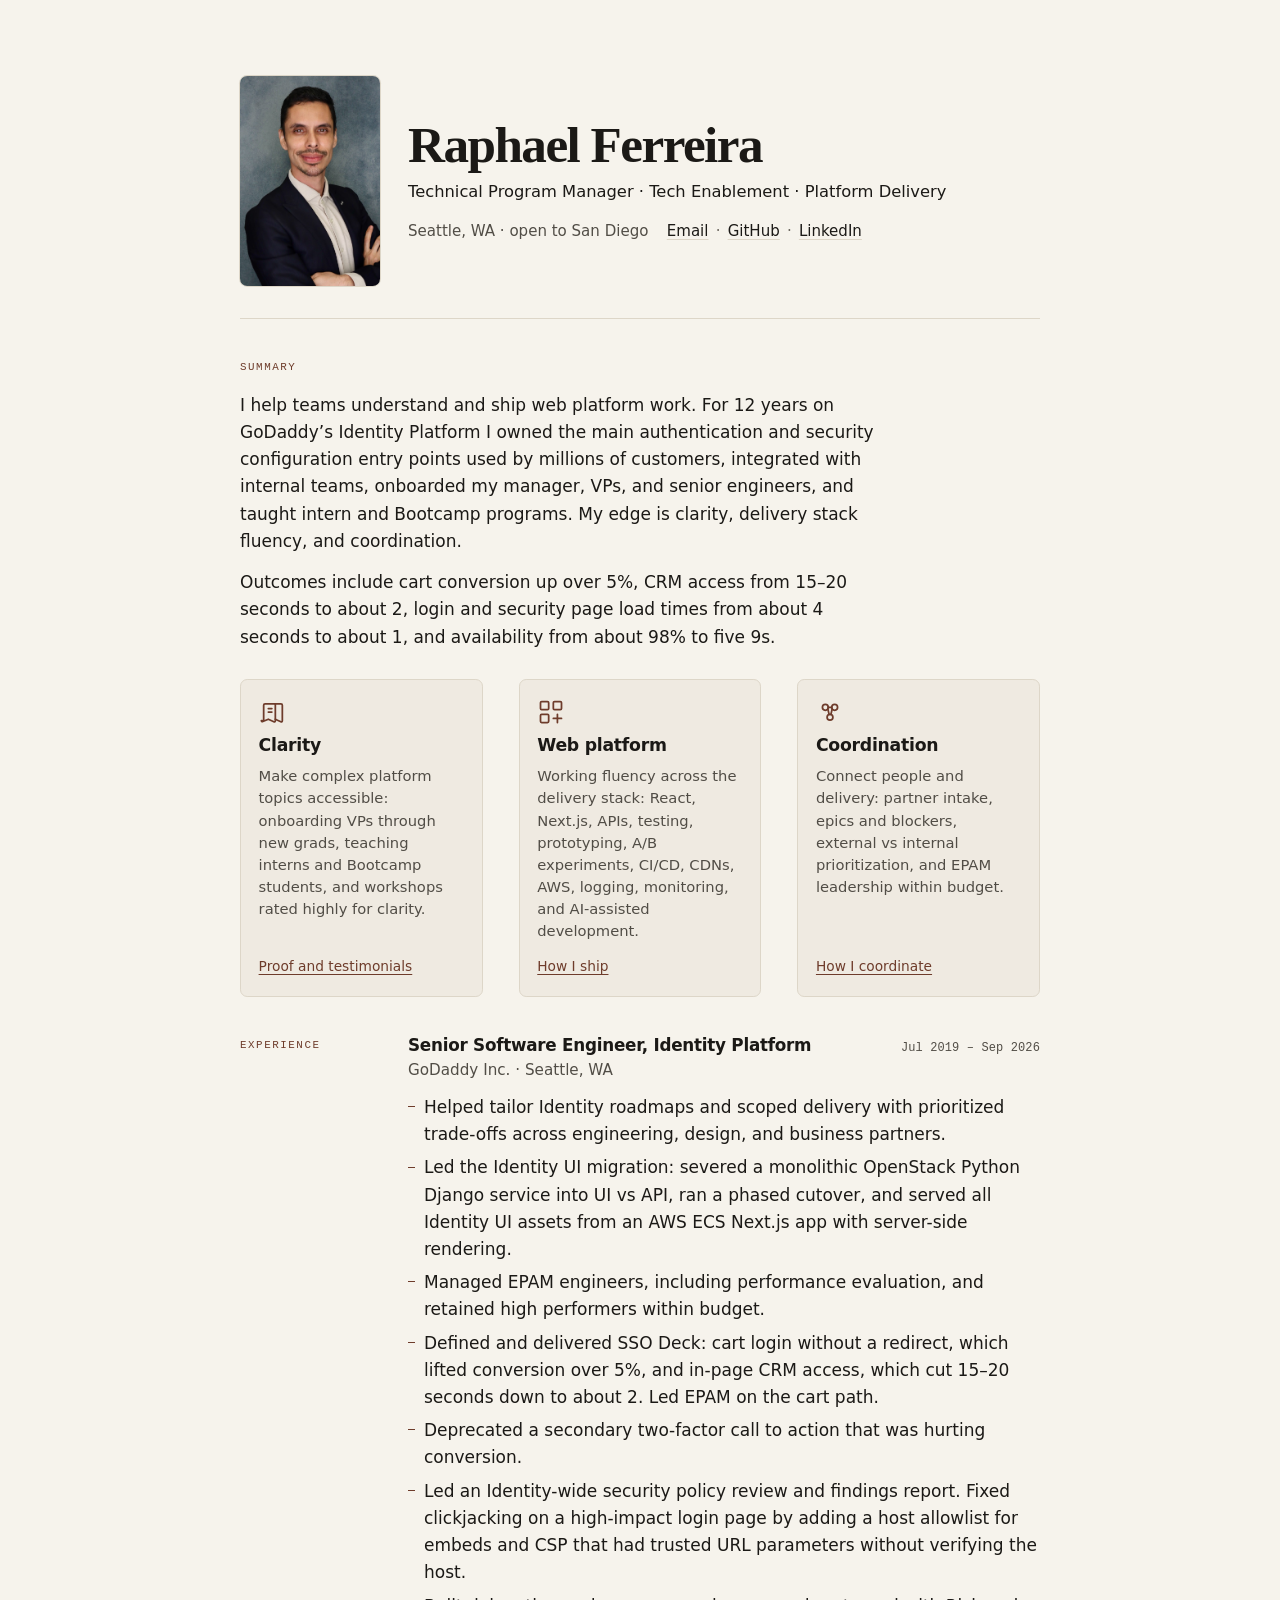
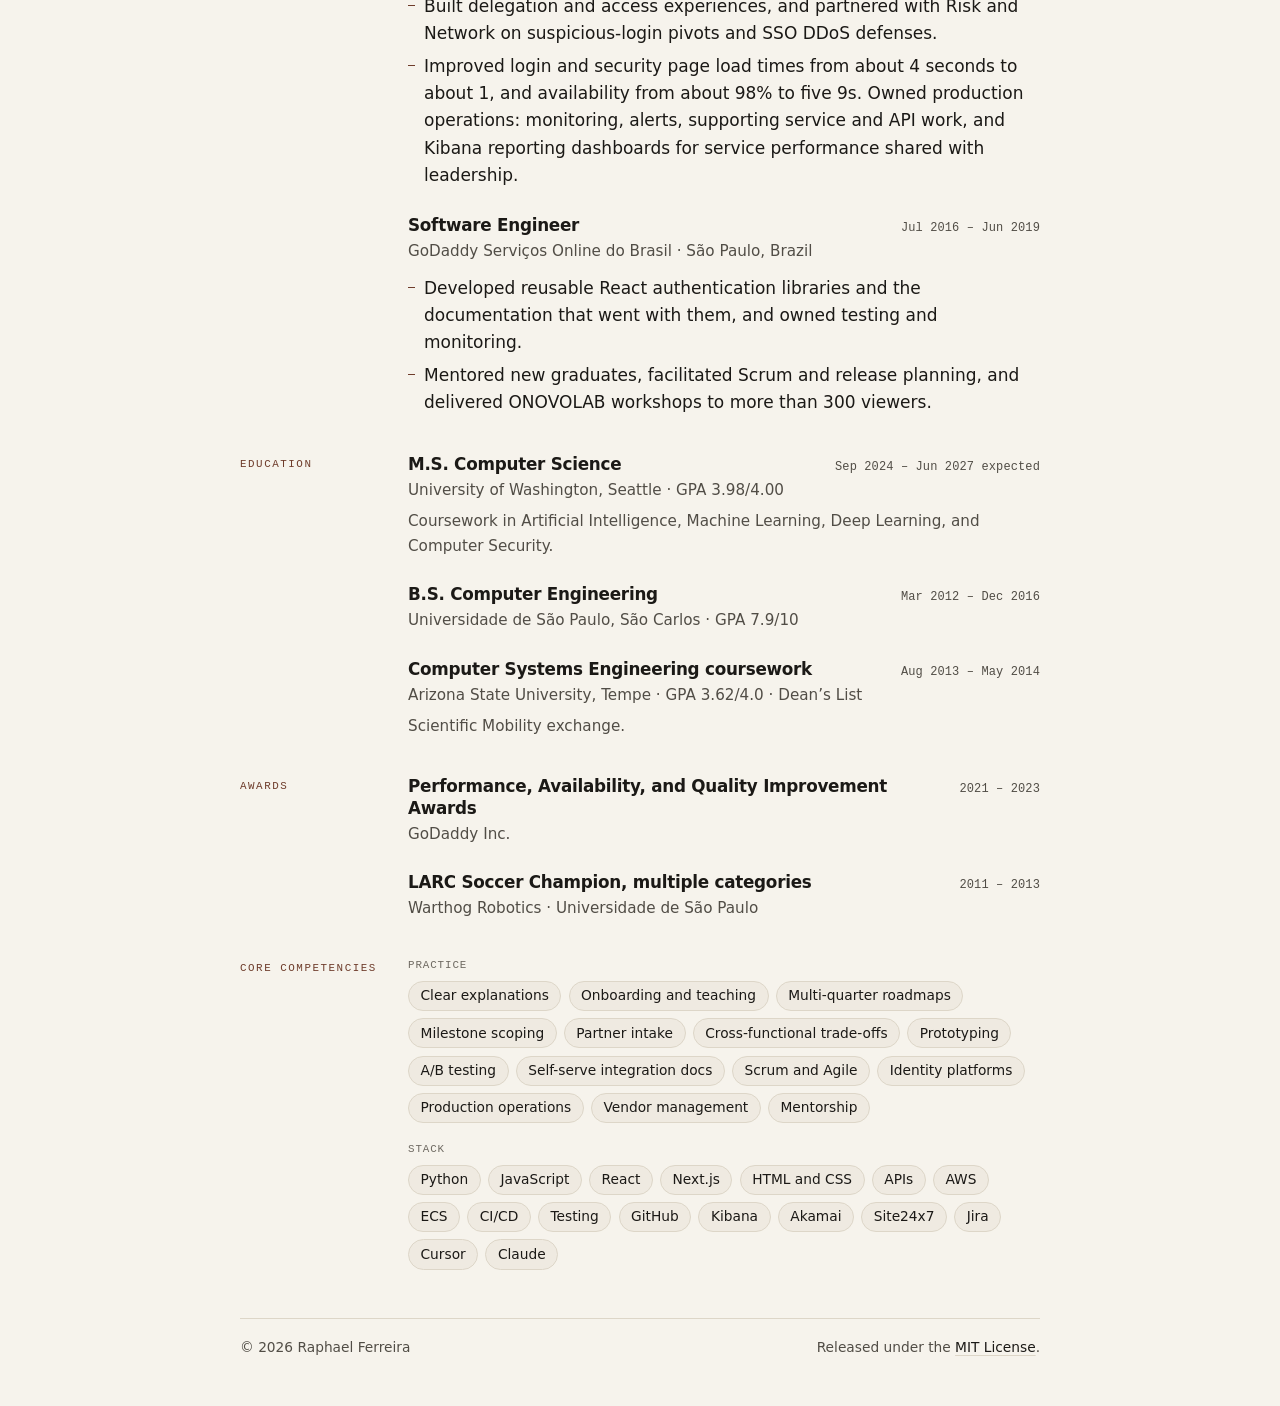
==== index.html @ d4e3248c "update manifesto" ====
<!DOCTYPE html>
<html lang="en">
  <head>
    <meta charset="utf-8">
    <meta name="viewport" content="width=device-width, initial-scale=1">
    <title>Raphael Ferreira · Technical Program Manager</title>
    <meta name="description" content="Raphael Ferreira helps teams understand and ship web platform work: clarity, delivery, and cross-team coordination. Seattle, WA. Targeting San Diego.">
    <link rel="canonical" href="https://raph.tech/">
    <meta name="theme-color" content="#131311">
    <meta name="theme-color" content="#f6f3ec" media="(prefers-color-scheme: light)">
    <meta property="og:title" content="Raphael Ferreira · Technical Program Manager">
    <meta property="og:description" content="Clarity, web platform delivery, and cross-team coordination. Twelve years at GoDaddy. Seattle, WA.">
    <meta property="og:type" content="profile">
    <meta property="og:url" content="https://raph.tech/">
    <meta property="og:image" content="https://raph.tech/images/avatar.jpg">
    <link rel="icon" href="images/favicon.png?v=2" type="image/png" sizes="64x64">
    <link rel="stylesheet" href="css/style.css">
    <script type="application/ld+json">
      {
        "@context": "https://schema.org",
        "@type": "Person",
        "name": "Raphael Ferreira",
        "jobTitle": "Technical Program Manager",
        "url": "https://raph.tech/",
        "image": "https://raph.tech/images/avatar.jpg",
        "address": {
          "@type": "PostalAddress",
          "addressLocality": "Seattle",
          "addressRegion": "WA",
          "addressCountry": "US"
        },
        "sameAs": [
          "https://github.com/tech-raph",
          "https://www.linkedin.com/in/raphferreira"
        ],
        "alumniOf": [
          {
            "@type": "CollegeOrUniversity",
            "name": "University of Washington"
          },
          {
            "@type": "CollegeOrUniversity",
            "name": "Universidade de São Paulo"
          },
          {
            "@type": "CollegeOrUniversity",
            "name": "Arizona State University"
          }
        ]
      }
    </script>
  </head>
  <body>
    <a class="skip" href="#content">Skip to content</a>

    <div class="page">
      <header class="masthead">
        <img
          class="avatar"
          src="images/avatar.jpg"
          alt="Portrait of Raphael Ferreira"
          width="682"
          height="1024"
          fetchpriority="high"
          decoding="async"
        >
        <div class="intro">
          <h1>Raphael Ferreira</h1>
          <p class="subtitle">Technical Program Manager · Tech Enablement · Platform Delivery</p>
          <p class="meta">
            <span class="where">Seattle, WA · open to San Diego</span>
            <span class="links">
              <a href="mailto:us.raph3@gmail.com">Email</a>
              <span class="dot" aria-hidden="true">·</span>
              <a href="https://github.com/tech-raph">GitHub</a>
              <span class="dot" aria-hidden="true">·</span>
              <a href="https://www.linkedin.com/in/raphferreira">LinkedIn</a>
            </span>
          </p>
        </div>
      </header>

      <main id="content" tabindex="-1">
        <section class="section section-summary" aria-labelledby="summary-heading">
          <h2 id="summary-heading">Summary</h2>
          <div class="summary-body">
            <div class="prose">
              <p>
                I help teams understand and ship web platform work.
                For 12 years on GoDaddy’s Identity Platform I owned the main authentication and security configuration entry points used by millions of customers, integrated with internal teams, onboarded my manager, VPs, and senior engineers, and taught intern and Bootcamp programs.
                My edge is clarity, delivery stack fluency, and coordination.
              </p>
              <p>
                Outcomes include cart conversion up over 5%, CRM access from 15–20 seconds to about 2, login and security page load times from about 4 seconds to about 1, and availability from about 98% to five 9s.
              </p>
            </div>
            <div class="pillars" role="list">
              <a class="pillar" href="clarity/index.html" role="listitem">
                <span class="pillar-icon" aria-hidden="true">
                  <svg viewBox="0 0 24 24" width="28" height="28" fill="none" stroke="currentColor" stroke-width="1.5" stroke-linecap="round" stroke-linejoin="round">
                    <path d="M4 19.5V6.2c0-.7.5-1.2 1.2-1.2H14v14.5c0 .8-.6 1.2-1.3.9L8 18.2l-4.7 2c-.7.3-1.3-.1-1.3-.9z"/>
                    <path d="M14 5h4.8c.7 0 1.2.5 1.2 1.2v13.3c0 .8-.6 1.2-1.3.9L14 18.2"/>
                    <path d="M8 9h3M8 12h3"/>
                  </svg>
                </span>
                <h3>Clarity</h3>
                <p>Make complex platform topics accessible: onboarding VPs through new grads, teaching interns and Bootcamp students, and workshops rated highly for clarity.</p>
                <span class="pillar-more">Proof and testimonials</span>
              </a>
              <a class="pillar" href="platform/index.html" role="listitem">
                <span class="pillar-icon" aria-hidden="true">
                  <svg viewBox="0 0 24 24" width="28" height="28" fill="none" stroke="currentColor" stroke-width="1.5" stroke-linecap="round" stroke-linejoin="round">
                    <rect x="3" y="3" width="7" height="7" rx="1"/>
                    <rect x="14" y="3" width="7" height="7" rx="1"/>
                    <rect x="3" y="14" width="7" height="7" rx="1"/>
                    <path d="M14 17.5h7M17.5 14v7"/>
                  </svg>
                </span>
                <h3>Web platform</h3>
                <p>Working fluency across the delivery stack: React, Next.js, APIs, testing, prototyping, A/B experiments, CI/CD, CDNs, AWS, logging, monitoring, and AI-assisted development.</p>
                <span class="pillar-more">How I ship</span>
              </a>
              <a class="pillar" href="coordination/index.html" role="listitem">
                <span class="pillar-icon" aria-hidden="true">
                  <svg viewBox="0 0 24 24" width="28" height="28" fill="none" stroke="currentColor" stroke-width="1.5" stroke-linecap="round" stroke-linejoin="round">
                    <circle cx="8" cy="8" r="2.5"/>
                    <circle cx="16" cy="8" r="2.5"/>
                    <circle cx="12" cy="16.5" r="2.5"/>
                    <path d="M10.2 9.5 11.2 14M13.8 9.5 12.8 14M10.5 8h3"/>
                  </svg>
                </span>
                <h3>Coordination</h3>
                <p>Connect people and delivery: partner intake, epics and blockers, external vs internal prioritization, and EPAM leadership within budget.</p>
                <span class="pillar-more">How I coordinate</span>
              </a>
            </div>
          </div>
        </section>

        <section class="section" aria-labelledby="experience-heading">
          <h2 id="experience-heading">Experience</h2>
          <div class="entries">
            <article class="entry">
              <div class="entry-head">
                <div>
                  <h3>Senior Software Engineer, Identity Platform</h3>
                  <p class="org">GoDaddy Inc. · Seattle, WA</p>
                </div>
                <p class="dates"><time datetime="2019-07">Jul 2019</time> – <time datetime="2026-09">Sep 2026</time></p>
              </div>
              <ul>
                <li>Helped tailor Identity roadmaps and scoped delivery with prioritized trade-offs across engineering, design, and business partners.</li>
                <li>Led the Identity UI migration: severed a monolithic OpenStack Python Django service into UI vs API, ran a phased cutover, and served all Identity UI assets from an AWS ECS Next.js app with server-side rendering.</li>
                <li>Managed EPAM engineers, including performance evaluation, and retained high performers within budget.</li>
                <li>Defined and delivered SSO Deck: cart login without a redirect, which lifted conversion over 5%, and in-page CRM access, which cut 15–20 seconds down to about 2. Led EPAM on the cart path.</li>
                <li>Deprecated a secondary two-factor call to action that was hurting conversion.</li>
                <li>Led an Identity-wide security policy review and findings report. Fixed clickjacking on a high-impact login page by adding a host allowlist for embeds and CSP that had trusted URL parameters without verifying the host.</li>
                <li>Built delegation and access experiences, and partnered with Risk and Network on suspicious-login pivots and SSO DDoS defenses.</li>
                <li>Improved login and security page load times from about 4 seconds to about 1, and availability from about 98% to five 9s. Owned production operations: monitoring, alerts, supporting service and API work, and Kibana reporting dashboards for service performance shared with leadership.</li>
              </ul>
            </article>

            <article class="entry">
              <div class="entry-head">
                <div>
                  <h3>Software Engineer</h3>
                  <p class="org">GoDaddy Serviços Online do Brasil · São Paulo, Brazil</p>
                </div>
                <p class="dates"><time datetime="2016-07">Jul 2016</time> – <time datetime="2019-06">Jun 2019</time></p>
              </div>
              <ul>
                <li>Developed reusable React authentication libraries and the documentation that went with them, and owned testing and monitoring.</li>
                <li>Mentored new graduates, facilitated Scrum and release planning, and delivered ONOVOLAB workshops to more than 300 viewers.</li>
              </ul>
            </article>
          </div>
        </section>

        <section class="section" aria-labelledby="education-heading">
          <h2 id="education-heading">Education</h2>
          <div class="entries">
            <article class="entry">
              <div class="entry-head">
                <div>
                  <h3>M.S. Computer Science</h3>
                  <p class="org">University of Washington, Seattle · GPA 3.98/4.00</p>
                </div>
                <p class="dates"><time datetime="2024-09">Sep 2024</time> – <time datetime="2027-06">Jun 2027</time> expected</p>
              </div>
              <p class="detail">Coursework in Artificial Intelligence, Machine Learning, Deep Learning, and Computer Security.</p>
            </article>
            <article class="entry">
              <div class="entry-head">
                <div>
                  <h3>B.S. Computer Engineering</h3>
                  <p class="org">Universidade de São Paulo, São Carlos · GPA 7.9/10</p>
                </div>
                <p class="dates"><time datetime="2012-03">Mar 2012</time> – <time datetime="2016-12">Dec 2016</time></p>
              </div>
            </article>
            <article class="entry">
              <div class="entry-head">
                <div>
                  <h3>Computer Systems Engineering coursework</h3>
                  <p class="org">Arizona State University, Tempe · GPA 3.62/4.0 · Dean’s List</p>
                </div>
                <p class="dates"><time datetime="2013-08">Aug 2013</time> – <time datetime="2014-05">May 2014</time></p>
              </div>
              <p class="detail">Scientific Mobility exchange.</p>
            </article>
          </div>
        </section>

        <section class="section" aria-labelledby="awards-heading">
          <h2 id="awards-heading">Awards</h2>
          <div class="entries">
            <article class="entry">
              <div class="entry-head">
                <div>
                  <h3>Performance, Availability, and Quality Improvement Awards</h3>
                  <p class="org">GoDaddy Inc.</p>
                </div>
                <p class="dates"><time datetime="2021">2021</time> – <time datetime="2023">2023</time></p>
              </div>
            </article>
            <article class="entry">
              <div class="entry-head">
                <div>
                  <h3>LARC Soccer Champion, multiple categories</h3>
                  <p class="org">Warthog Robotics · Universidade de São Paulo</p>
                </div>
                <p class="dates"><time datetime="2011">2011</time> – <time datetime="2013">2013</time></p>
              </div>
            </article>
          </div>
        </section>

        <section class="section" aria-labelledby="competencies-heading">
          <h2 id="competencies-heading">Core competencies</h2>
          <div class="skill-groups">
            <div>
              <p class="skill-label">Practice</p>
              <ul class="pills">
                <li>Clear explanations</li>
                <li>Onboarding and teaching</li>
                <li>Multi-quarter roadmaps</li>
                <li>Milestone scoping</li>
                <li>Partner intake</li>
                <li>Cross-functional trade-offs</li>
                <li>Prototyping</li>
                <li>A/B testing</li>
                <li>Self-serve integration docs</li>
                <li>Scrum and Agile</li>
                <li>Identity platforms</li>
                <li>Production operations</li>
                <li>Vendor management</li>
                <li>Mentorship</li>
              </ul>
            </div>
            <div>
              <p class="skill-label">Stack</p>
              <ul class="pills">
                <li>Python</li>
                <li>JavaScript</li>
                <li>React</li>
                <li>Next.js</li>
                <li>HTML and CSS</li>
                <li>APIs</li>
                <li>AWS</li>
                <li>ECS</li>
                <li>CI/CD</li>
                <li>Testing</li>
                <li>GitHub</li>
                <li>Kibana</li>
                <li>Akamai</li>
                <li>Site24x7</li>
                <li>Jira</li>
                <li>Cursor</li>
                <li>Claude</li>
              </ul>
            </div>
          </div>
        </section>
      </main>

      <footer>
        <p>© <time datetime="2026">2026</time> Raphael Ferreira</p>
        <p>Released under the <a href="LICENSE">MIT License</a>.</p>
      </footer>
    </div>
  </body>
</html>
---- css/style.css ----
:root {
  color-scheme: dark light;
  --serif: "Iowan Old Style", "Palatino Linotype", Palatino, "Book Antiqua", Georgia, serif;
  --sans: "Avenir Next", "Segoe UI", system-ui, sans-serif;
  --mono: "SF Mono", ui-monospace, Menlo, Consolas, monospace;
  --paper: #131311;
  --ink: #ece7de;
  --muted: #b7b1a6;
  --faint: #9c968c;
  --line: #2e2d29;
  --accent: #e2b48a;
  --pill: #1c1c19;
}

@media (prefers-color-scheme: light) {
  :root {
    --paper: #f6f3ec;
    --ink: #1b1916;
    --muted: #514d46;
    --faint: #6f6a62;
    --line: #ddd6c8;
    --accent: #6e3c2b;
    --pill: #efeae1;
  }
}

@supports (color: light-dark(black, white)) {
  :root {
    --paper: light-dark(#f6f3ec, #131311);
    --ink: light-dark(#1b1916, #ece7de);
    --muted: light-dark(#514d46, #b7b1a6);
    --faint: light-dark(#6f6a62, #9c968c);
    --line: light-dark(#ddd6c8, #2e2d29);
    --accent: light-dark(#6e3c2b, #e2b48a);
    --pill: light-dark(#efeae1, #1c1c19);
  }
}

*,
*::before,
*::after {
  box-sizing: border-box;
}

html {
  background: var(--paper);
}

body {
  margin: 0;
  background: var(--paper);
  color: var(--ink);
  font-family: var(--sans);
  font-size: 1.0625rem;
  line-height: 1.6;
  text-rendering: optimizeLegibility;
  -webkit-font-smoothing: antialiased;
}

::selection {
  background: var(--accent);
  color: var(--paper);
}

.skip {
  position: fixed;
  left: 1rem;
  top: -4rem;
  z-index: 2;
  padding: 0.45rem 0.7rem;
  background: var(--ink);
  color: var(--paper);
  text-decoration: none;
}

.skip:focus {
  top: 1rem;
}

.page {
  width: min(50rem, calc(100% - 2.5rem));
  margin: 0 auto;
  padding: clamp(2.25rem, 7vw, 4.75rem) 0 3rem;
}

.masthead,
.section {
  display: grid;
  grid-template-columns: 8.75rem minmax(0, 1fr);
  column-gap: 1.75rem;
}

.masthead {
  align-items: center;
  padding-bottom: 2rem;
  border-bottom: 1px solid var(--line);
}

.avatar {
  display: block;
  width: 100%;
  height: auto;
  aspect-ratio: 682 / 1024;
  border-radius: 0.45rem;
  box-shadow: 0 0 0 1px var(--line);
}

h1,
h2,
h3,
p {
  margin: 0;
}

h1 {
  font-family: var(--serif);
  font-size: clamp(2.4rem, 5vw, 3.2rem);
  font-weight: 600;
  letter-spacing: -0.03em;
  line-height: 1.02;
}

.subtitle {
  margin-top: 0.55rem;
  max-width: 38rem;
  font-size: 1.02rem;
  line-height: 1.45;
  text-wrap: balance;
}

.meta {
  display: flex;
  flex-wrap: wrap;
  align-items: baseline;
  gap: 0.35rem 1.15rem;
  margin-top: 1rem;
  color: var(--muted);
  font-size: 0.94rem;
}

.links {
  display: flex;
  flex-wrap: wrap;
  align-items: baseline;
  gap: 0.45rem;
}

.dot {
  color: var(--faint);
}

a {
  color: var(--ink);
  text-decoration-thickness: 1px;
  text-decoration-color: var(--line);
  text-underline-offset: 0.22em;
}

a:hover {
  color: var(--accent);
  text-decoration-color: var(--accent);
}

a:focus-visible {
  outline: 2px solid var(--accent);
  outline-offset: 3px;
  border-radius: 2px;
}

main {
  display: flex;
  flex-direction: column;
  gap: 2.35rem;
  margin-top: 2.35rem;
}

main:focus {
  outline: none;
}

h2 {
  margin-top: 0.2rem;
  font-family: var(--mono);
  font-size: 0.68rem;
  font-weight: 500;
  letter-spacing: 0.14em;
  line-height: 1.45;
  text-transform: uppercase;
  color: var(--accent);
}

.prose {
  display: flex;
  flex-direction: column;
  gap: 0.9rem;
}

.prose p,
.prose ul,
.detail {
  max-width: 40rem;
  text-wrap: pretty;
}

.prose ul {
  margin: 0;
  padding-left: 1.15rem;
  display: flex;
  flex-direction: column;
  gap: 0.45rem;
}

.prose li {
  padding-left: 0.15rem;
}

.prose li::marker {
  color: var(--accent);
}

.summary-body {
  display: flex;
  flex-direction: column;
  gap: 1.75rem;
}

.pillars {
  display: grid;
  grid-template-columns: repeat(3, minmax(0, 1fr));
  gap: 2.25rem;
}

.section-summary {
  grid-template-columns: 1fr;
  row-gap: 1rem;
}

.pillar {
  display: flex;
  flex-direction: column;
  gap: 0.55rem;
  min-height: 100%;
  padding: 1.15rem 1.1rem 1.2rem;
  border: 1px solid var(--line);
  border-radius: 0.45rem;
  background: var(--pill);
  color: inherit;
  text-decoration: none;
  transition: border-color 0.15s ease, box-shadow 0.15s ease;
}

.pillar:hover {
  border-color: var(--accent);
  color: inherit;
  text-decoration: none;
  box-shadow: 0 0 0 1px color-mix(in srgb, var(--accent) 35%, transparent);
}

.pillar:focus-visible {
  outline: 2px solid var(--accent);
  outline-offset: 3px;
}

.pillar-icon {
  display: flex;
  align-items: center;
  justify-content: flex-start;
  color: var(--accent);
}

.pillar-icon svg {
  display: block;
}

.pillar h3 {
  margin: 0;
  font-size: 1.08rem;
  font-weight: 600;
  letter-spacing: -0.015em;
  line-height: 1.25;
  color: var(--ink);
}

.pillar p {
  margin: 0;
  flex: 1;
  color: var(--muted);
  font-size: 0.92rem;
  line-height: 1.5;
  text-wrap: pretty;
}

.pillar-more {
  margin-top: 0.25rem;
  font-size: 0.86rem;
  color: var(--accent);
  text-decoration: underline;
  text-decoration-thickness: 1px;
  text-underline-offset: 0.22em;
}

.page-back {
  margin-bottom: 1.75rem;
  font-size: 0.92rem;
}

.page-back a {
  color: var(--muted);
}

.page-title {
  font-family: var(--serif);
  font-size: clamp(1.85rem, 4vw, 2.4rem);
  font-weight: 600;
  letter-spacing: -0.03em;
  line-height: 1.15;
}

.quote {
  margin: 0;
  padding: 0 0 1rem 1rem;
  border-left: 2px solid var(--accent);
  color: var(--muted);
  font-size: 0.98rem;
  text-wrap: pretty;
}

.quote + .quote {
  margin-top: 1.75rem;
}

.quote-byline {
  display: flex;
  flex-direction: column;
  gap: 0.2rem;
  margin: 0 0 0.85rem;
  padding: 0;
  border: 0;
}

.quote-byline cite {
  font-family: var(--serif);
  font-style: normal;
  font-size: 1.05rem;
  font-weight: 600;
  letter-spacing: -0.02em;
  color: var(--accent);
}

.quote-role {
  font-size: 0.86rem;
  color: var(--faint);
}

.quote p + p {
  margin-top: 0.75rem;
}

.quote strong {
  color: var(--ink);
  font-weight: 600;
}

.quote-source {
  margin-top: 0.85rem;
  font-size: 0.86rem;
  color: var(--faint);
}

.detail {
  margin-top: 0.45rem;
  color: var(--muted);
  font-size: 0.95rem;
}

.skill-groups {
  display: flex;
  flex-direction: column;
  gap: 1.15rem;
}

.skill-label {
  margin-bottom: 0.45rem;
  font-family: var(--mono);
  font-size: 0.68rem;
  font-weight: 500;
  letter-spacing: 0.08em;
  line-height: 1.45;
  text-transform: uppercase;
  color: var(--faint);
}

.entries {
  display: flex;
  flex-direction: column;
  gap: 1.65rem;
}

.entry-head {
  display: flex;
  justify-content: space-between;
  align-items: baseline;
  gap: 1rem 1.5rem;
}

h3 {
  font-size: 1.05rem;
  font-weight: 600;
  letter-spacing: -0.015em;
  line-height: 1.3;
}

.org {
  margin-top: 0.12rem;
  color: var(--muted);
  font-size: 0.95rem;
}

.dates {
  flex: none;
  font-family: var(--mono);
  font-size: 0.75rem;
  letter-spacing: 0.01em;
  color: var(--muted);
  white-space: nowrap;
}

.entry ul {
  margin: 0.7rem 0 0;
  padding: 0;
  list-style: none;
}

.entry li {
  position: relative;
  margin-top: 0.38rem;
  padding-left: 1rem;
}

.entry li::before {
  content: "";
  position: absolute;
  left: 0;
  top: 0.72em;
  width: 0.45rem;
  height: 1px;
  background: var(--accent);
}

.pills {
  display: flex;
  flex-wrap: wrap;
  gap: 0.45rem;
  margin: 0;
  padding: 0;
  list-style: none;
}

.pills li {
  padding: 0.28rem 0.72rem;
  border: 1px solid var(--line);
  border-radius: 999px;
  background: var(--pill);
  font-size: 0.86rem;
  line-height: 1.4;
}

footer {
  display: flex;
  flex-wrap: wrap;
  justify-content: space-between;
  gap: 0.4rem 1.5rem;
  margin-top: 3rem;
  padding-top: 1.1rem;
  border-top: 1px solid var(--line);
  color: var(--muted);
  font-size: 0.86rem;
}

@media (max-width: 42rem) {
  .masthead,
  .section {
    grid-template-columns: 1fr;
    row-gap: 0.85rem;
  }

  .pillars {
    grid-template-columns: 1fr;
  }

  .avatar {
    width: 8.25rem;
  }

  .entry-head {
    flex-direction: column;
    gap: 0.2rem;
  }

  .dates {
    white-space: normal;
  }
}

@media (prefers-reduced-motion: reduce) {
  * {
    scroll-behavior: auto !important;
    transition: none !important;
  }
}

@media print {
  :root {
    --paper: #fff;
    --ink: #111;
    --muted: #333;
    --faint: #333;
    --line: #ccc;
    --accent: #6e3c2b;
    --pill: #fff;
  }

  body {
    background: #fff;
    font-size: 11pt;
  }

  .skip {
    display: none;
  }

  .page {
    width: auto;
    padding: 0;
  }

  a {
    color: inherit;
    text-decoration: none;
  }

  .links a::after,
  footer a::after {
    content: " (" attr(href) ")";
    font-size: 0.85em;
  }
}
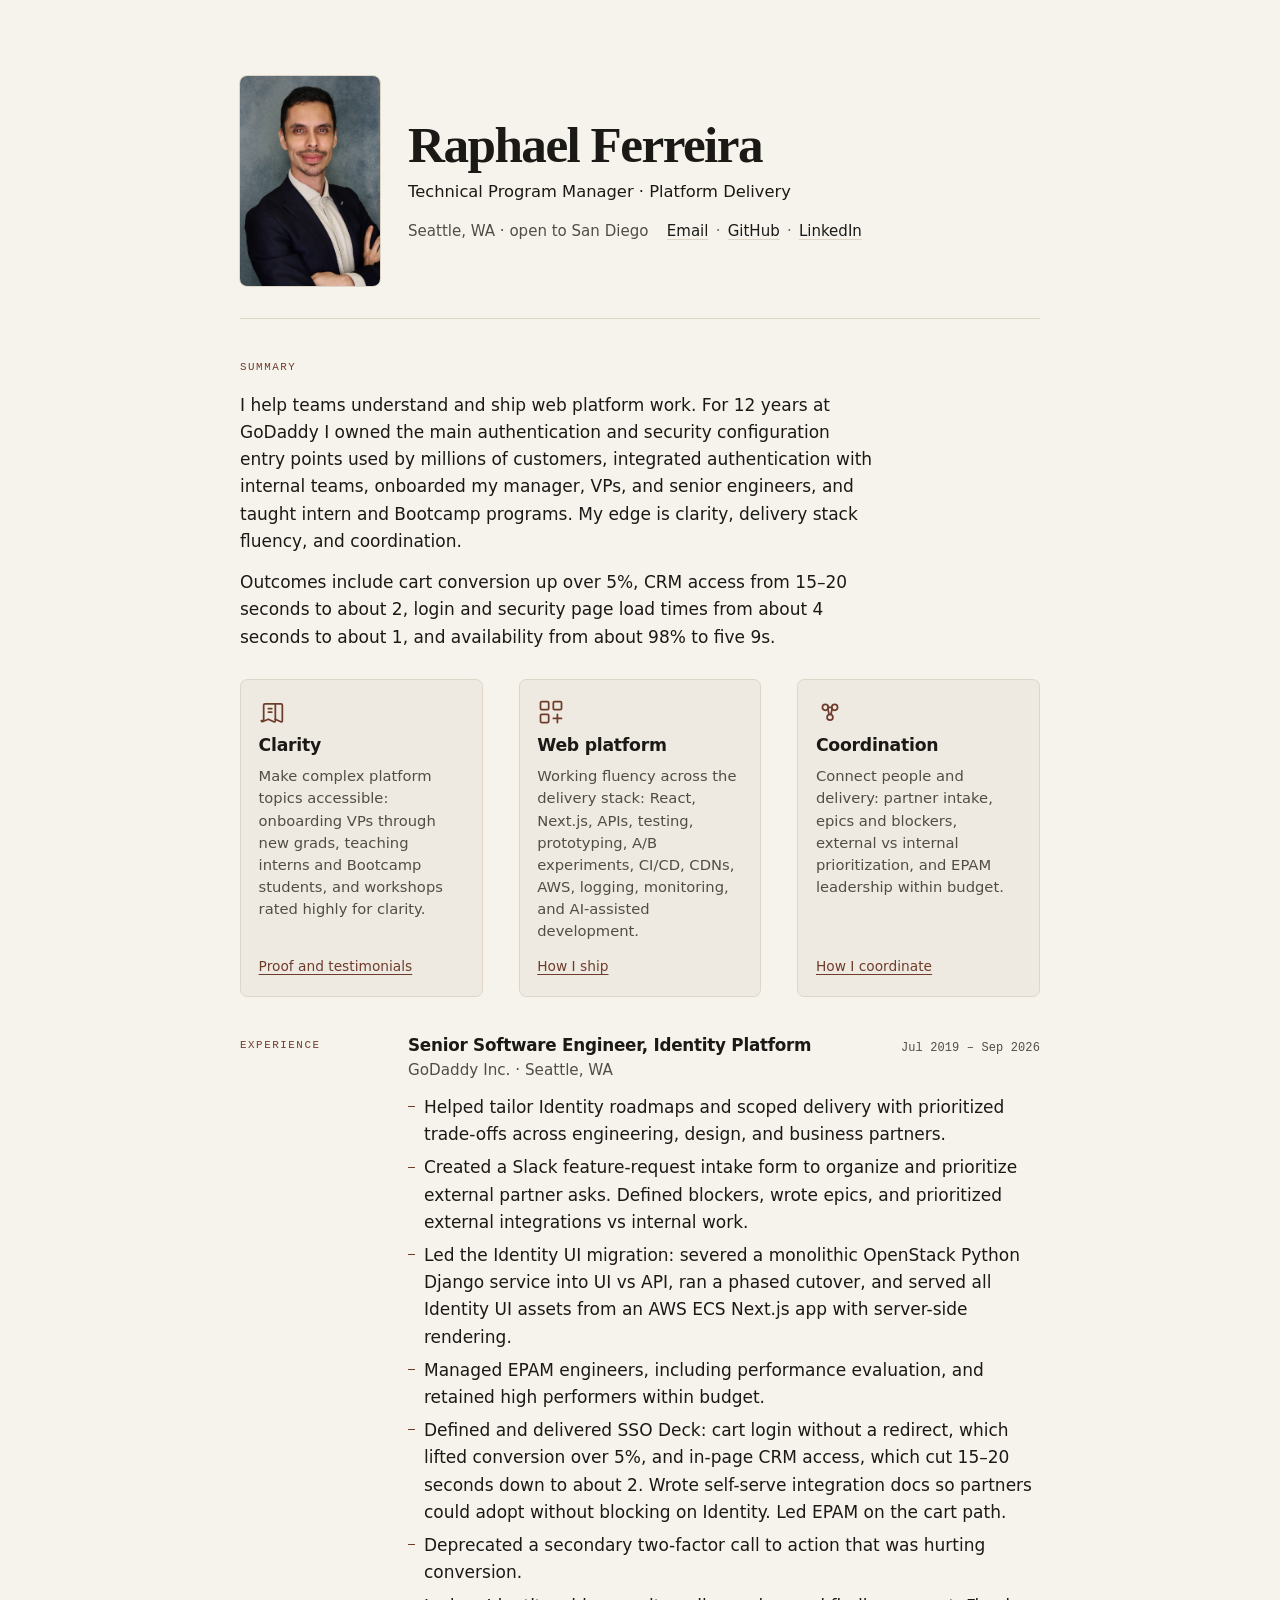
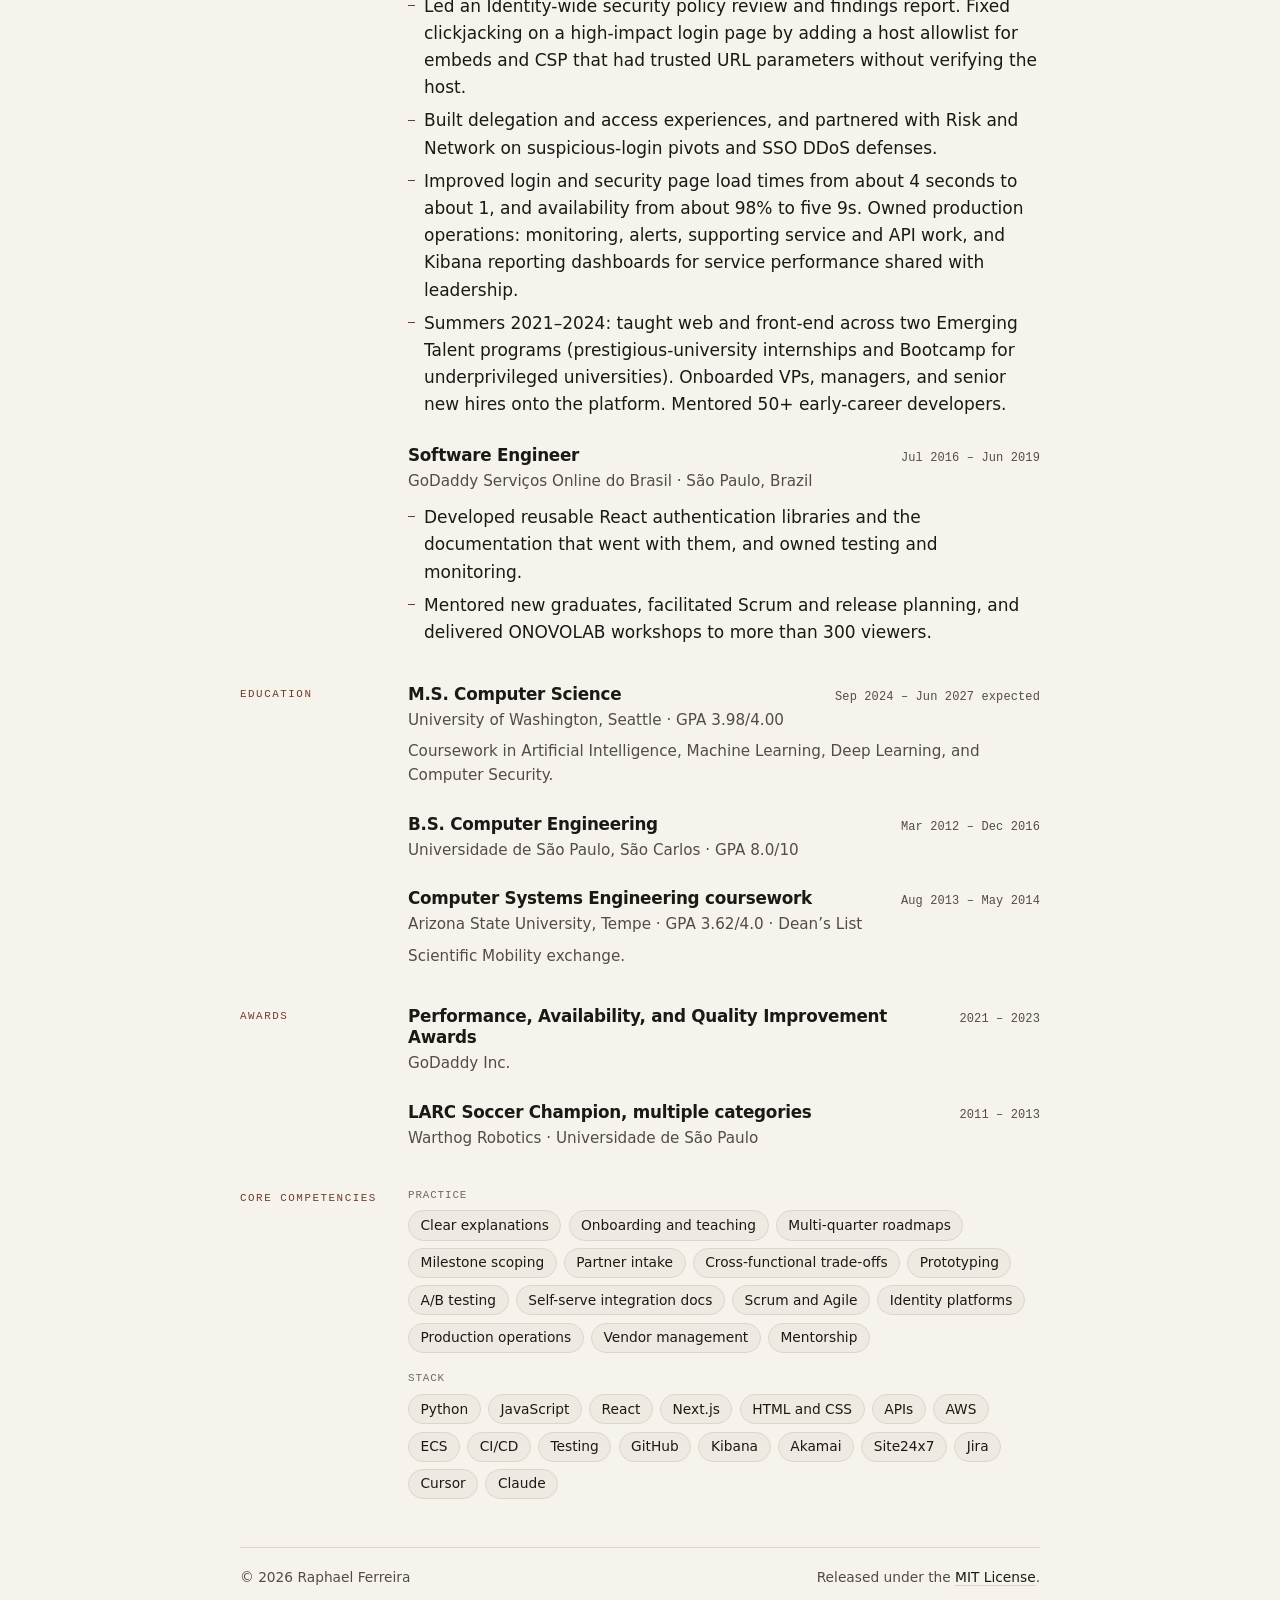
==== commit 6e5e071a: "consistency copy fixes" ====
--- a/index.html
+++ b/index.html
@@ -3,13 +3,13 @@
   <head>
     <meta charset="utf-8">
     <meta name="viewport" content="width=device-width, initial-scale=1">
-    <title>Raphael Ferreira · Technical Program Manager</title>
-    <meta name="description" content="Raphael Ferreira helps teams understand and ship web platform work: clarity, delivery, and cross-team coordination. Seattle, WA. Targeting San Diego.">
+    <title>Raphael Ferreira · Technical Program Manager · Platform Delivery</title>
+    <meta name="description" content="Raphael Ferreira helps teams understand and ship web platform work: clarity, delivery, and cross-team coordination. Seattle, WA. Open to San Diego.">
     <link rel="canonical" href="https://raph.tech/">
     <meta name="theme-color" content="#131311">
     <meta name="theme-color" content="#f6f3ec" media="(prefers-color-scheme: light)">
-    <meta property="og:title" content="Raphael Ferreira · Technical Program Manager">
-    <meta property="og:description" content="Clarity, web platform delivery, and cross-team coordination. Twelve years at GoDaddy. Seattle, WA.">
+    <meta property="og:title" content="Raphael Ferreira · Technical Program Manager · Platform Delivery">
+    <meta property="og:description" content="Clarity, web platform delivery, and cross-team coordination. Twelve years at GoDaddy. Seattle, WA. Open to San Diego.">
     <meta property="og:type" content="profile">
     <meta property="og:url" content="https://raph.tech/">
     <meta property="og:image" content="https://raph.tech/images/avatar.jpg">
@@ -20,7 +20,7 @@
         "@context": "https://schema.org",
         "@type": "Person",
         "name": "Raphael Ferreira",
-        "jobTitle": "Technical Program Manager",
+        "jobTitle": "Technical Program Manager · Platform Delivery",
         "url": "https://raph.tech/",
         "image": "https://raph.tech/images/avatar.jpg",
         "address": {
@@ -66,7 +66,7 @@
         >
         <div class="intro">
           <h1>Raphael Ferreira</h1>
-          <p class="subtitle">Technical Program Manager · Tech Enablement · Platform Delivery</p>
+          <p class="subtitle">Technical Program Manager · Platform Delivery</p>
           <p class="meta">
             <span class="where">Seattle, WA · open to San Diego</span>
             <span class="links">
@@ -87,7 +87,7 @@
             <div class="prose">
               <p>
                 I help teams understand and ship web platform work.
-                For 12 years on GoDaddy’s Identity Platform I owned the main authentication and security configuration entry points used by millions of customers, integrated with internal teams, onboarded my manager, VPs, and senior engineers, and taught intern and Bootcamp programs.
+                For 12 years at GoDaddy I owned the main authentication and security configuration entry points used by millions of customers, integrated authentication with internal teams, onboarded my manager, VPs, and senior engineers, and taught intern and Bootcamp programs.
                 My edge is clarity, delivery stack fluency, and coordination.
               </p>
               <p>
@@ -150,13 +150,15 @@
               </div>
               <ul>
                 <li>Helped tailor Identity roadmaps and scoped delivery with prioritized trade-offs across engineering, design, and business partners.</li>
+                <li>Created a Slack feature-request intake form to organize and prioritize external partner asks. Defined blockers, wrote epics, and prioritized external integrations vs internal work.</li>
                 <li>Led the Identity UI migration: severed a monolithic OpenStack Python Django service into UI vs API, ran a phased cutover, and served all Identity UI assets from an AWS ECS Next.js app with server-side rendering.</li>
                 <li>Managed EPAM engineers, including performance evaluation, and retained high performers within budget.</li>
-                <li>Defined and delivered SSO Deck: cart login without a redirect, which lifted conversion over 5%, and in-page CRM access, which cut 15–20 seconds down to about 2. Led EPAM on the cart path.</li>
+                <li>Defined and delivered SSO Deck: cart login without a redirect, which lifted conversion over 5%, and in-page CRM access, which cut 15–20 seconds down to about 2. Wrote self-serve integration docs so partners could adopt without blocking on Identity. Led EPAM on the cart path.</li>
                 <li>Deprecated a secondary two-factor call to action that was hurting conversion.</li>
                 <li>Led an Identity-wide security policy review and findings report. Fixed clickjacking on a high-impact login page by adding a host allowlist for embeds and CSP that had trusted URL parameters without verifying the host.</li>
                 <li>Built delegation and access experiences, and partnered with Risk and Network on suspicious-login pivots and SSO DDoS defenses.</li>
                 <li>Improved login and security page load times from about 4 seconds to about 1, and availability from about 98% to five 9s. Owned production operations: monitoring, alerts, supporting service and API work, and Kibana reporting dashboards for service performance shared with leadership.</li>
+                <li>Summers 2021–2024: taught web and front-end across two Emerging Talent programs (prestigious-university internships and Bootcamp for underprivileged universities). Onboarded VPs, managers, and senior new hires onto the platform. Mentored 50+ early-career developers.</li>
               </ul>
             </article>
 
@@ -193,7 +195,7 @@
               <div class="entry-head">
                 <div>
                   <h3>B.S. Computer Engineering</h3>
-                  <p class="org">Universidade de São Paulo, São Carlos · GPA 7.9/10</p>
+                  <p class="org">Universidade de São Paulo, São Carlos · GPA 8.0/10</p>
                 </div>
                 <p class="dates"><time datetime="2012-03">Mar 2012</time> – <time datetime="2016-12">Dec 2016</time></p>
               </div>
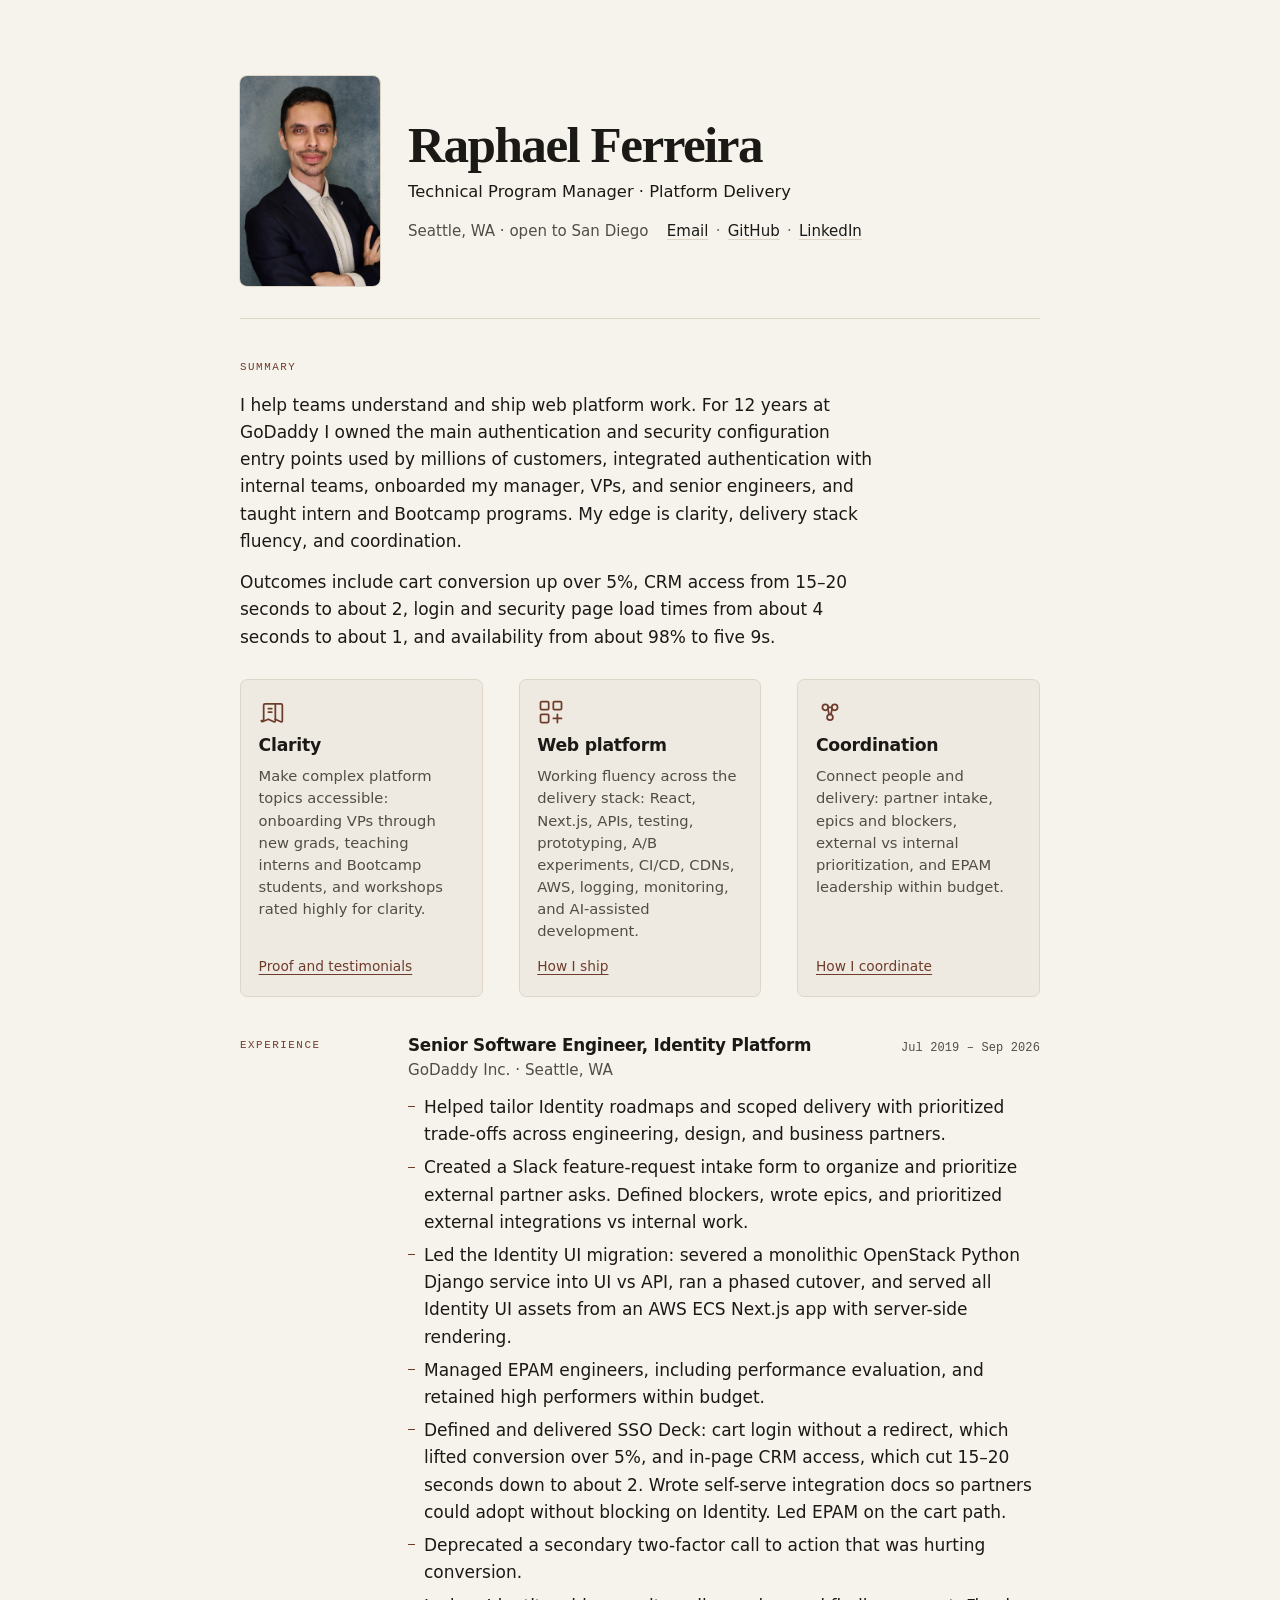
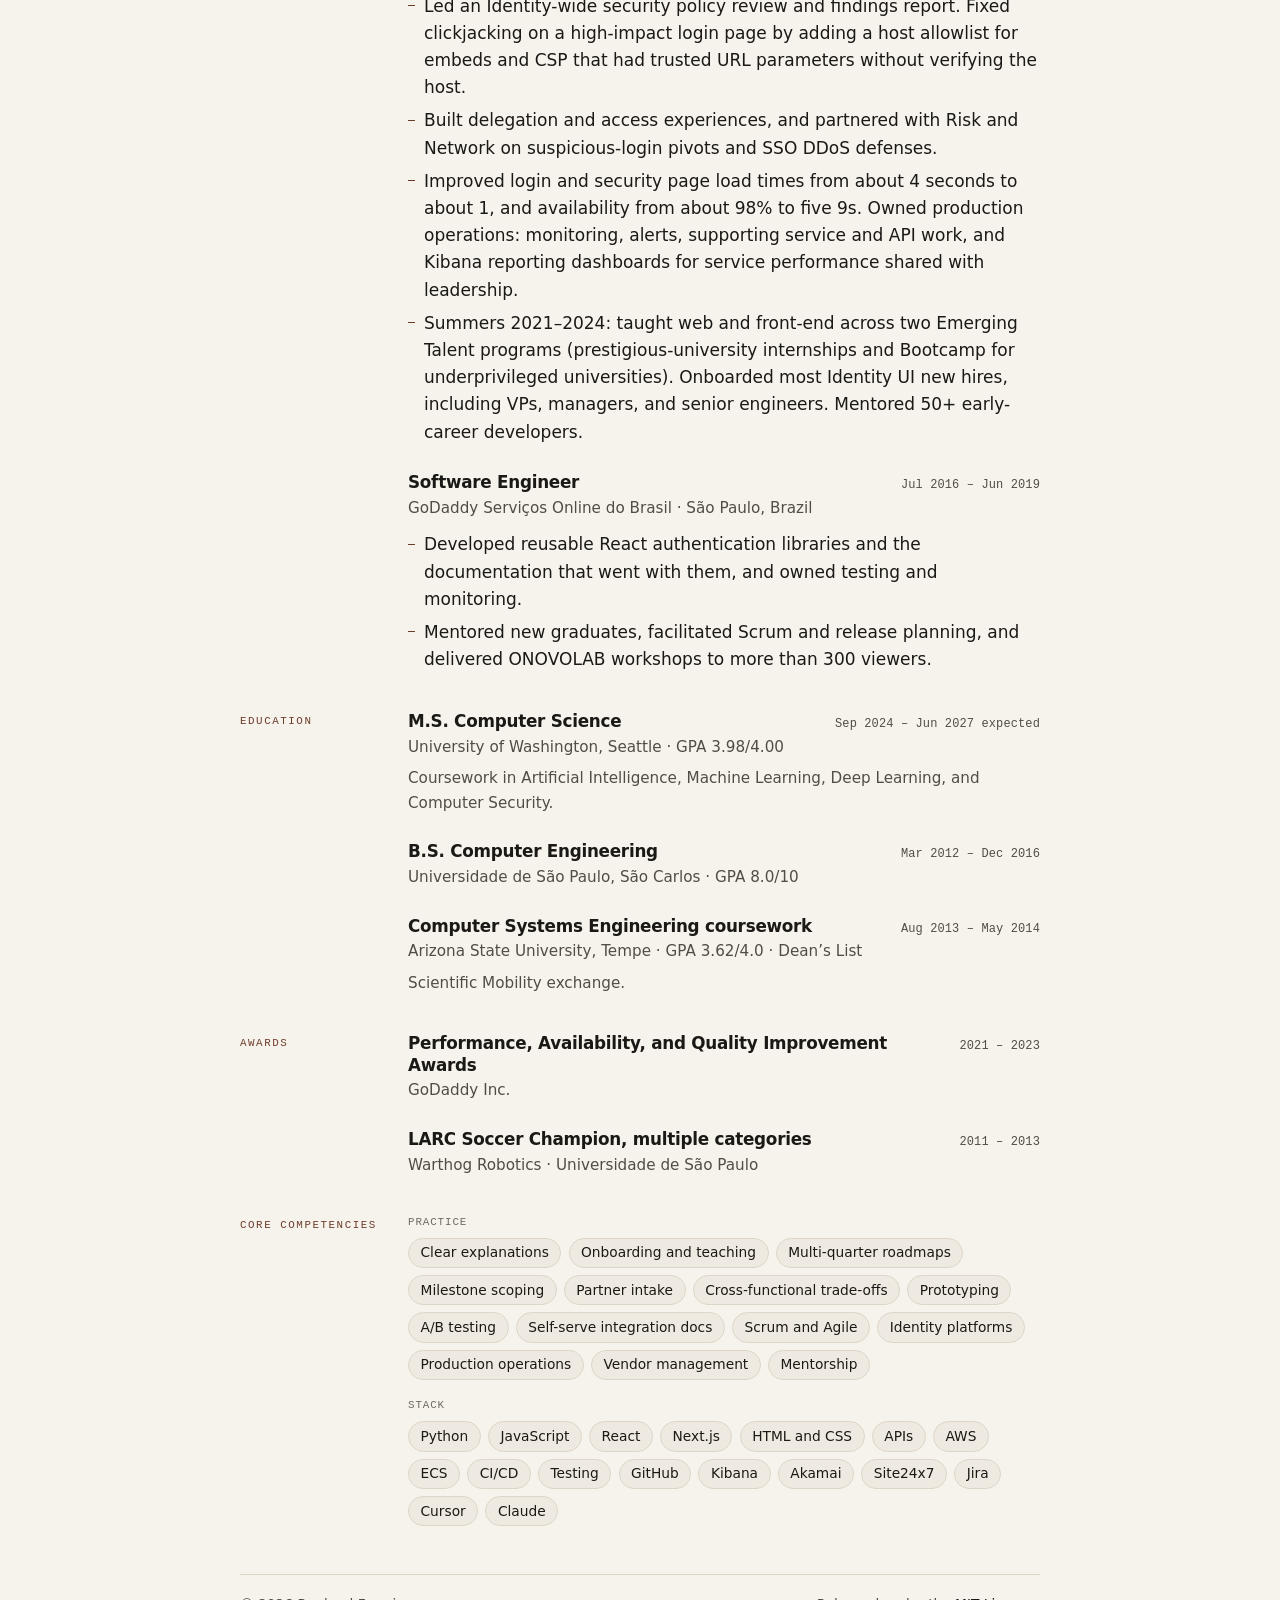
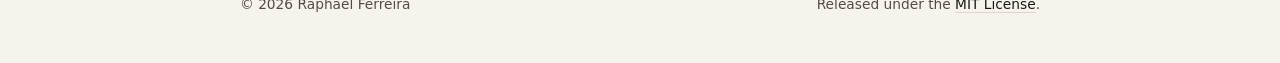
==== commit 9bd86450: "copy fixes" ====
--- a/index.html
+++ b/index.html
@@ -158,7 +158,7 @@
                 <li>Led an Identity-wide security policy review and findings report. Fixed clickjacking on a high-impact login page by adding a host allowlist for embeds and CSP that had trusted URL parameters without verifying the host.</li>
                 <li>Built delegation and access experiences, and partnered with Risk and Network on suspicious-login pivots and SSO DDoS defenses.</li>
                 <li>Improved login and security page load times from about 4 seconds to about 1, and availability from about 98% to five 9s. Owned production operations: monitoring, alerts, supporting service and API work, and Kibana reporting dashboards for service performance shared with leadership.</li>
-                <li>Summers 2021–2024: taught web and front-end across two Emerging Talent programs (prestigious-university internships and Bootcamp for underprivileged universities). Onboarded VPs, managers, and senior new hires onto the platform. Mentored 50+ early-career developers.</li>
+                <li>Summers 2021–2024: taught web and front-end across two Emerging Talent programs (prestigious-university internships and Bootcamp for underprivileged universities). Onboarded most Identity UI new hires, including VPs, managers, and senior engineers. Mentored 50+ early-career developers.</li>
               </ul>
             </article>
 
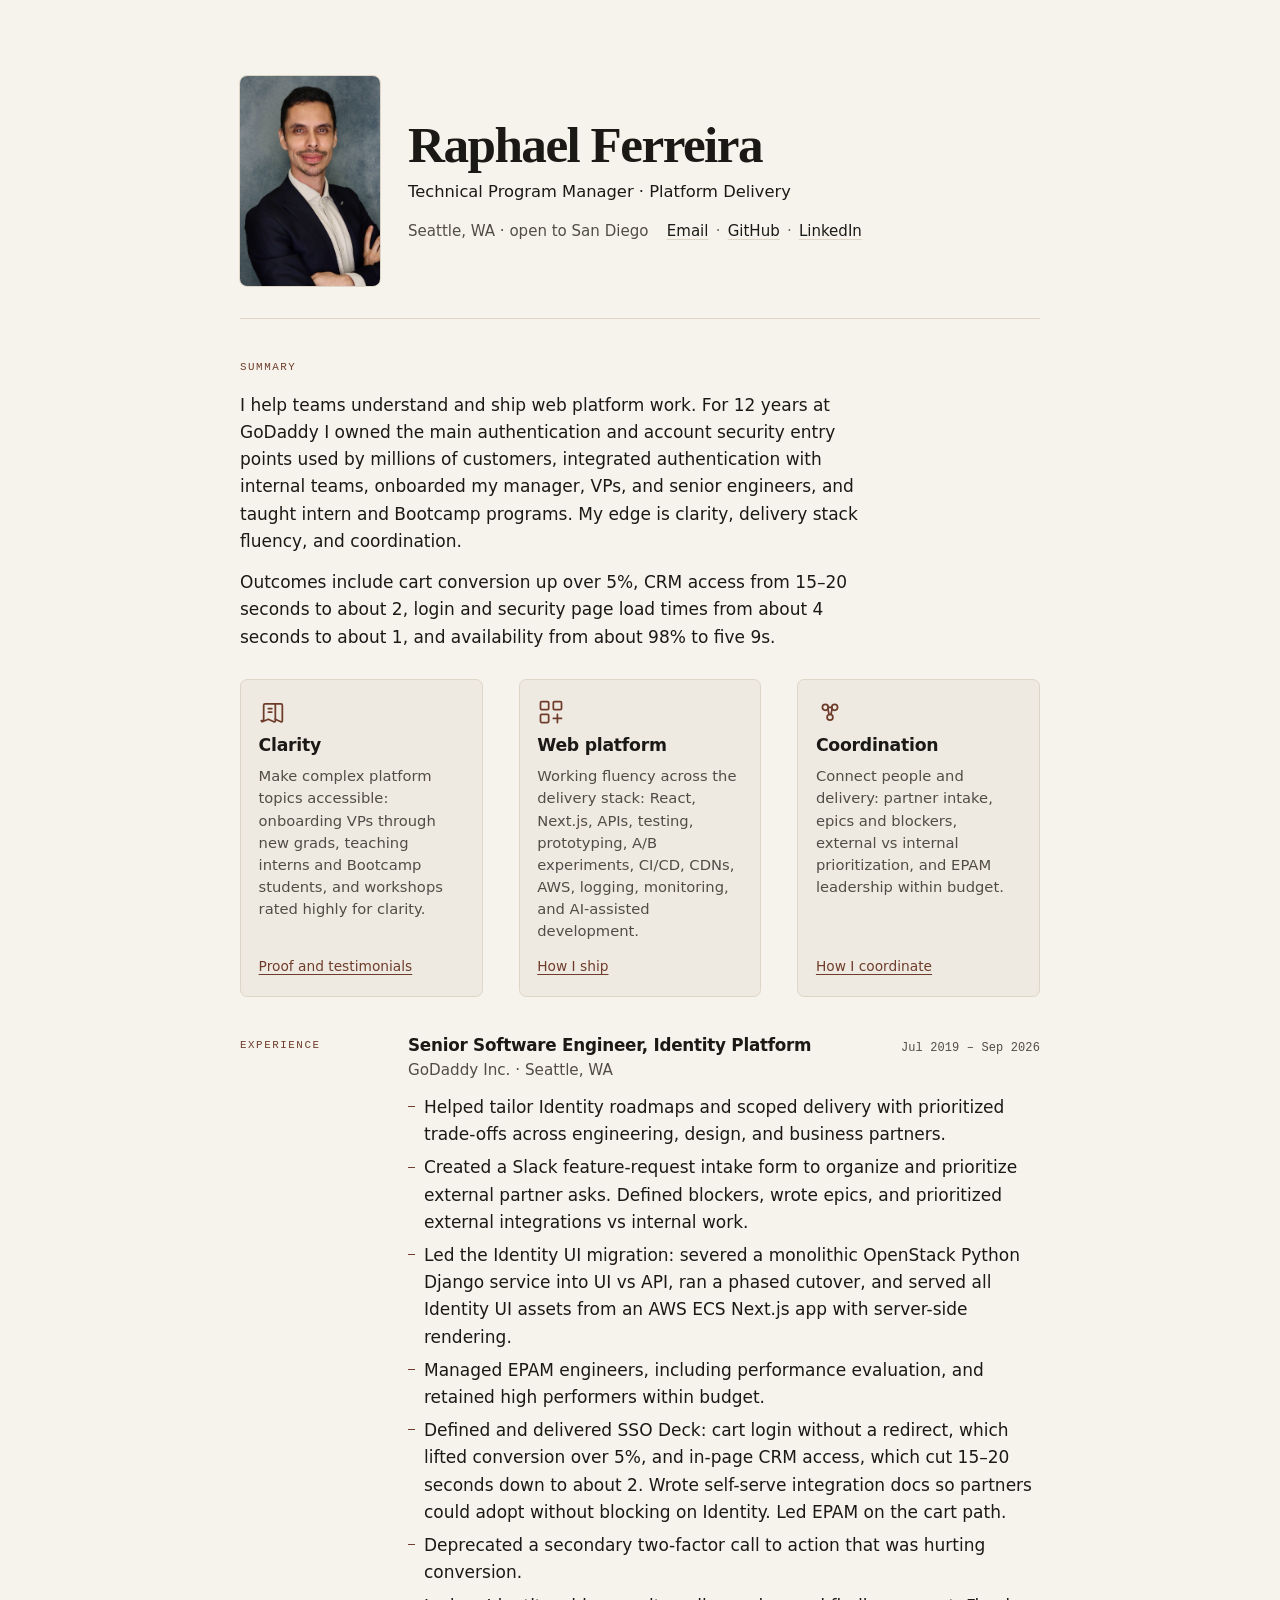
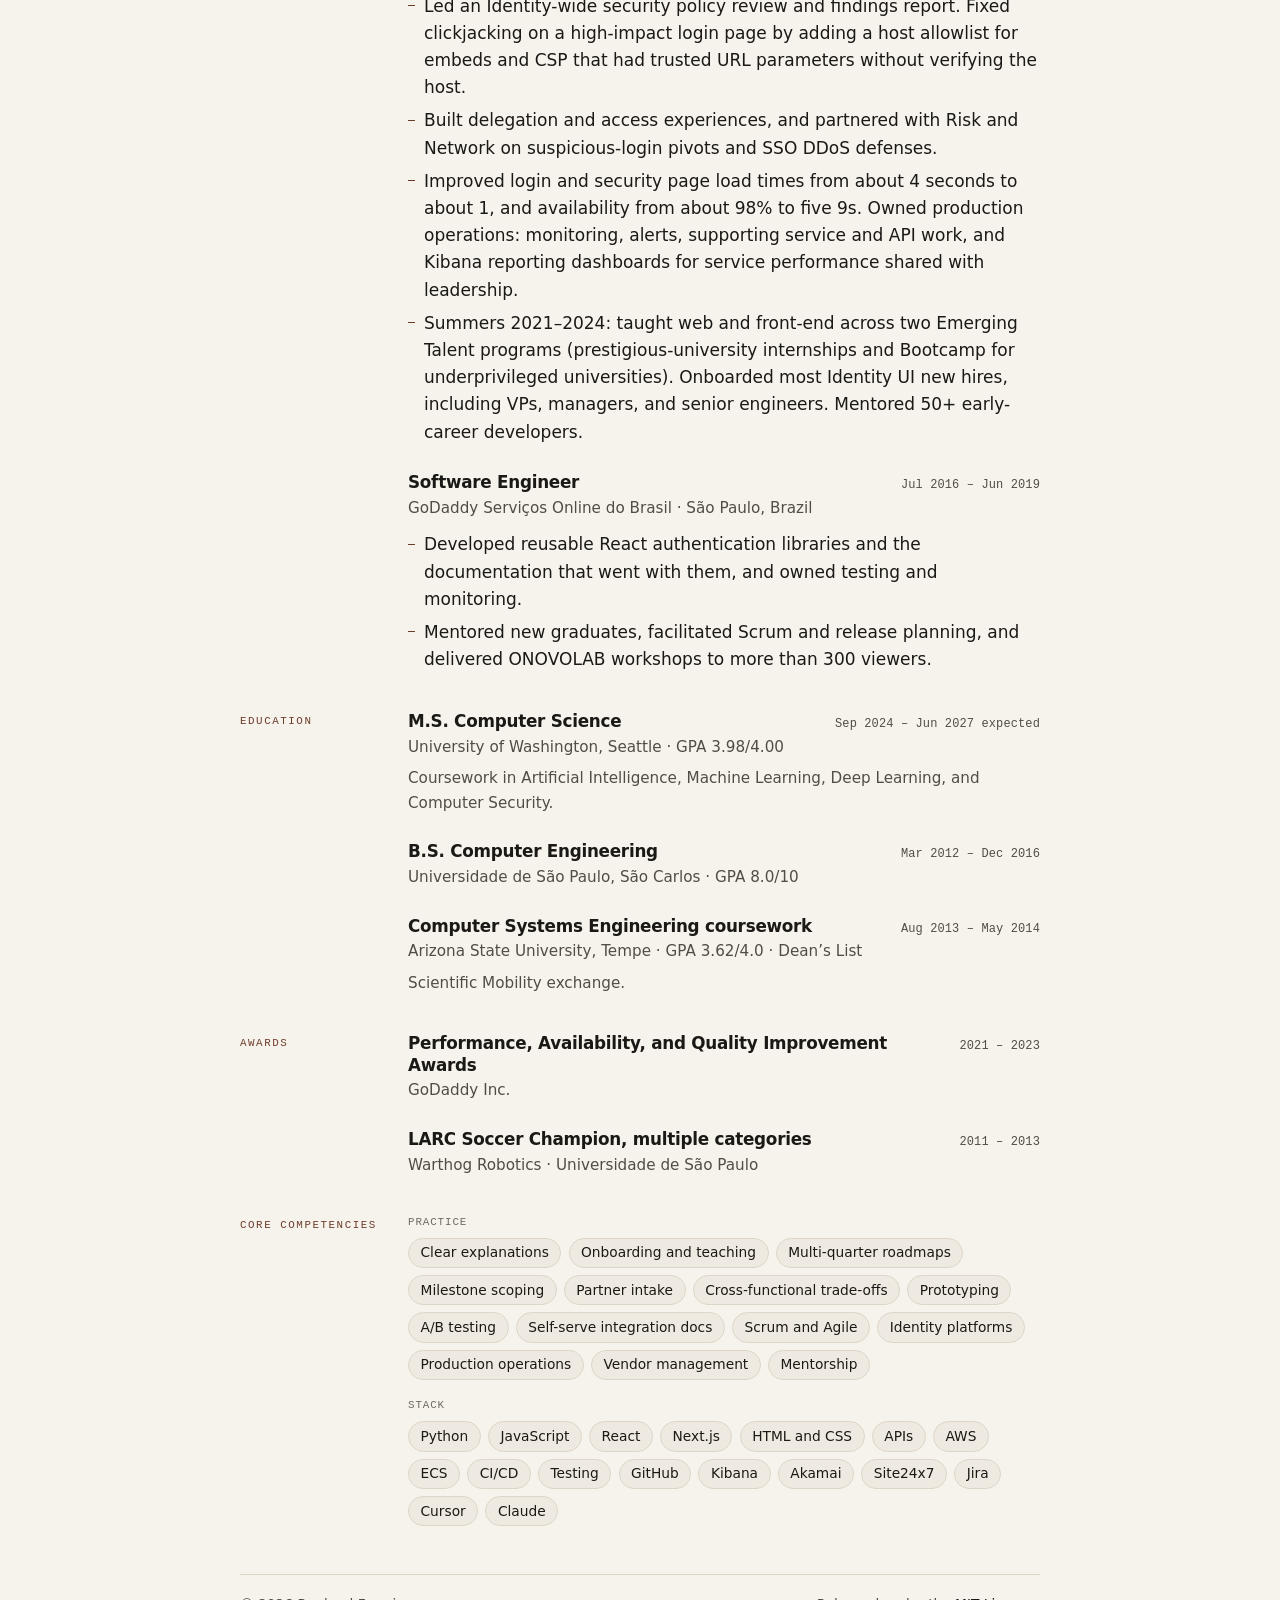
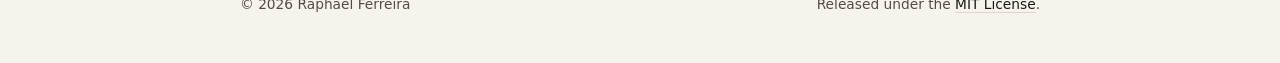
==== commit cadf4d66: "wording improvement" ====
--- a/index.html
+++ b/index.html
@@ -87,7 +87,7 @@
             <div class="prose">
               <p>
                 I help teams understand and ship web platform work.
-                For 12 years at GoDaddy I owned the main authentication and security configuration entry points used by millions of customers, integrated authentication with internal teams, onboarded my manager, VPs, and senior engineers, and taught intern and Bootcamp programs.
+                For 12 years at GoDaddy I owned the main authentication and account security entry points used by millions of customers, integrated authentication with internal teams, onboarded my manager, VPs, and senior engineers, and taught intern and Bootcamp programs.
                 My edge is clarity, delivery stack fluency, and coordination.
               </p>
               <p>
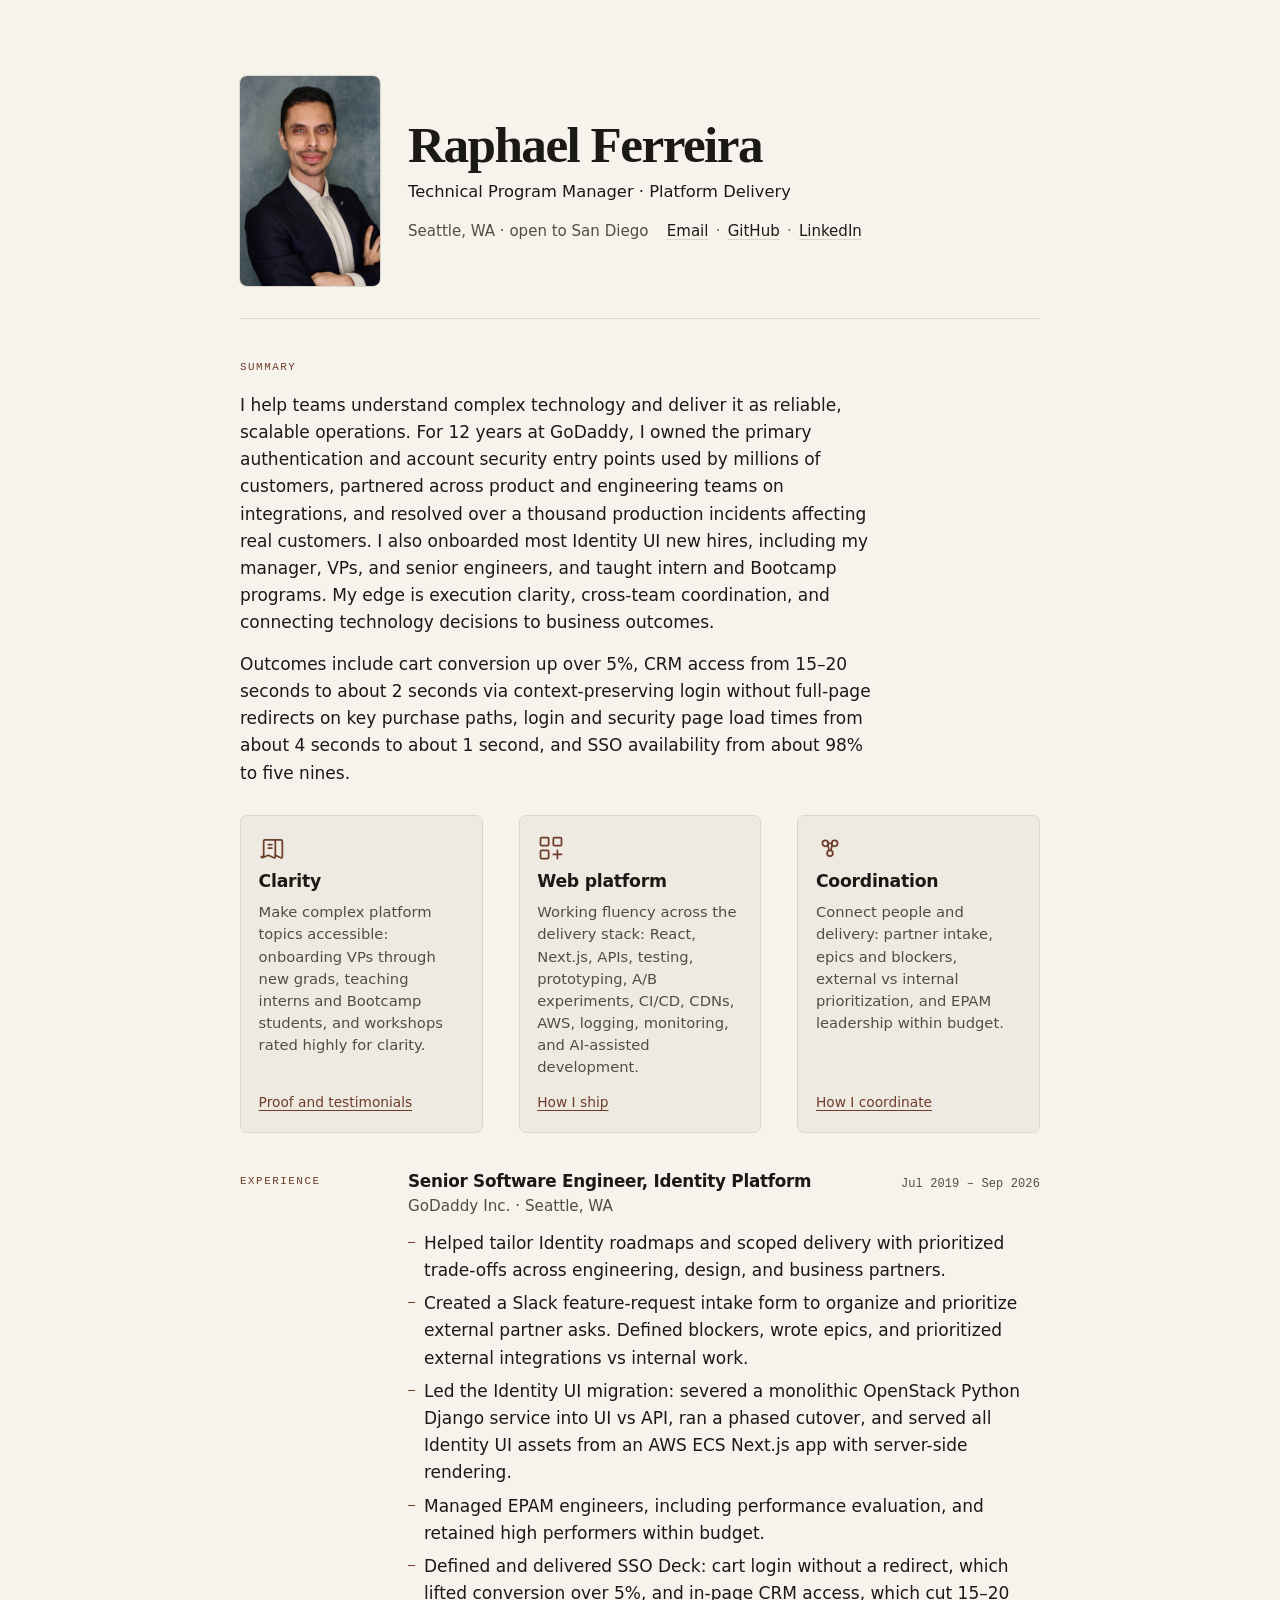
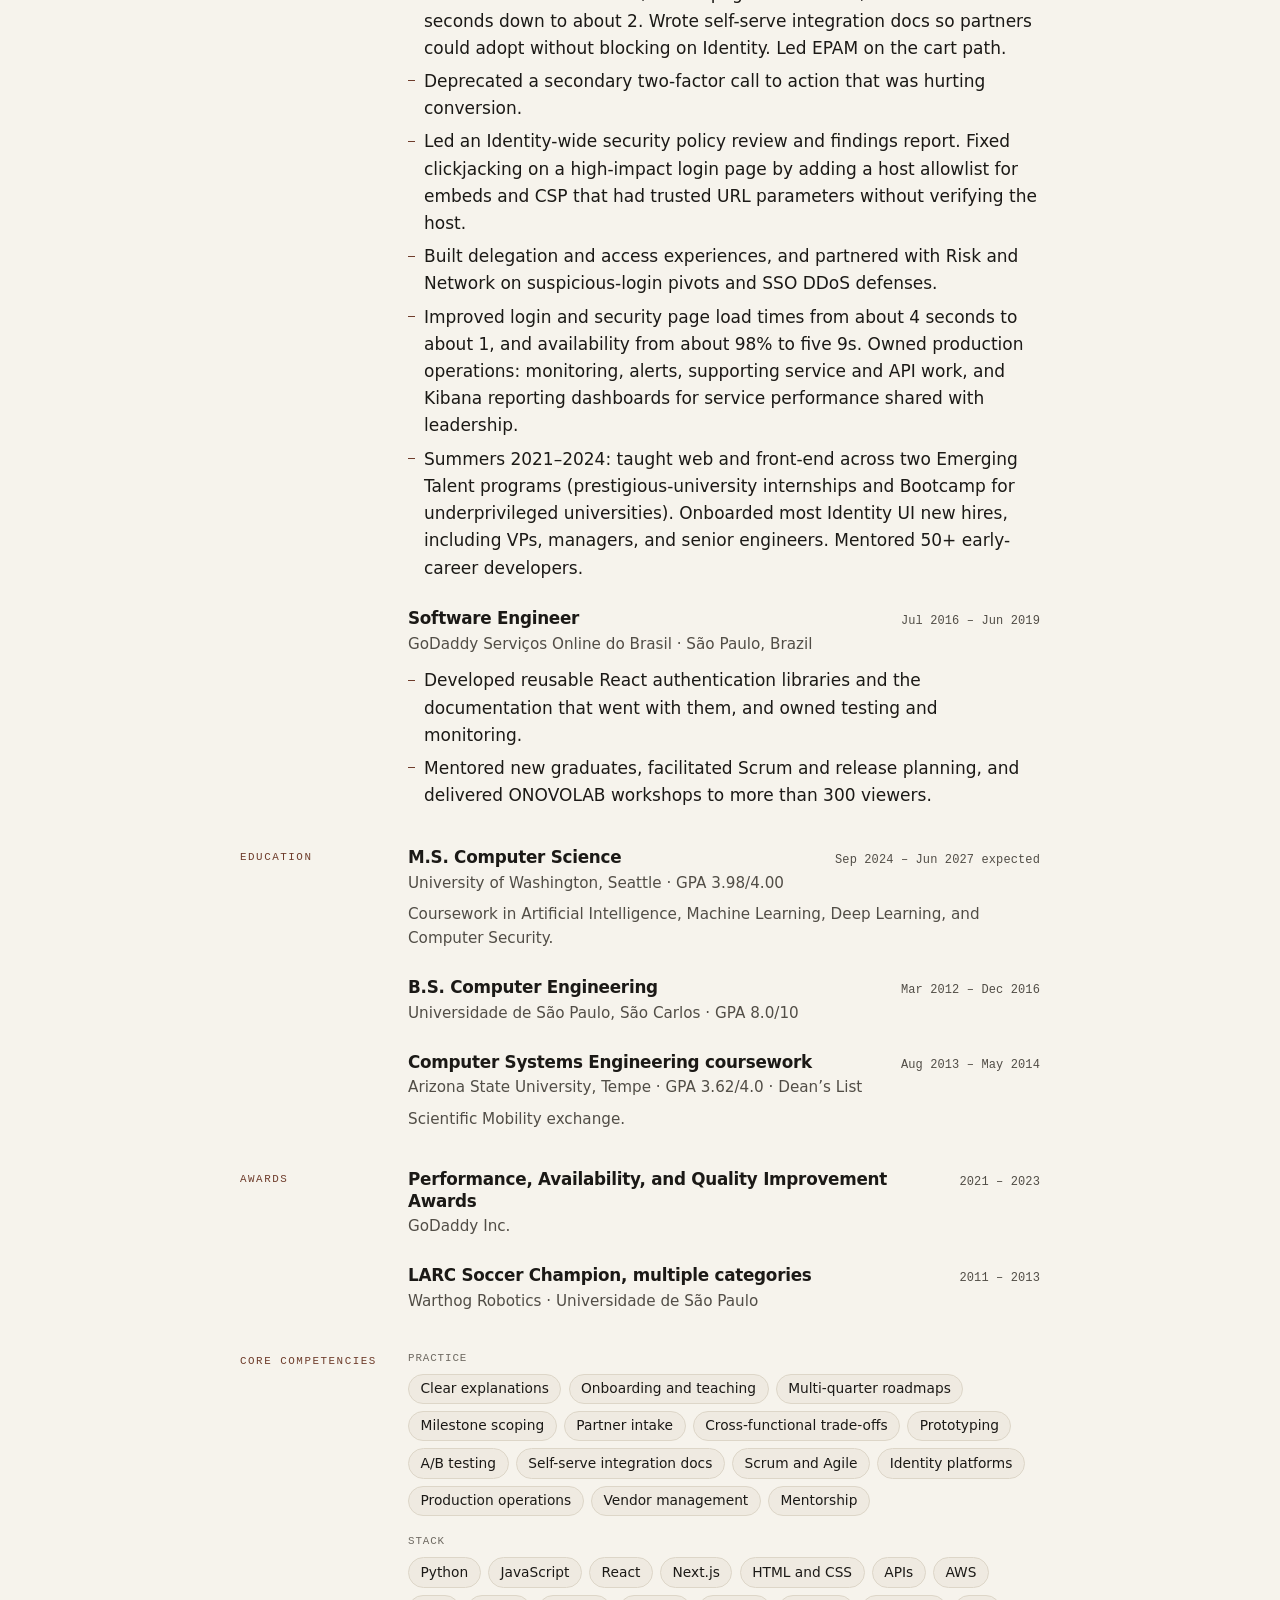
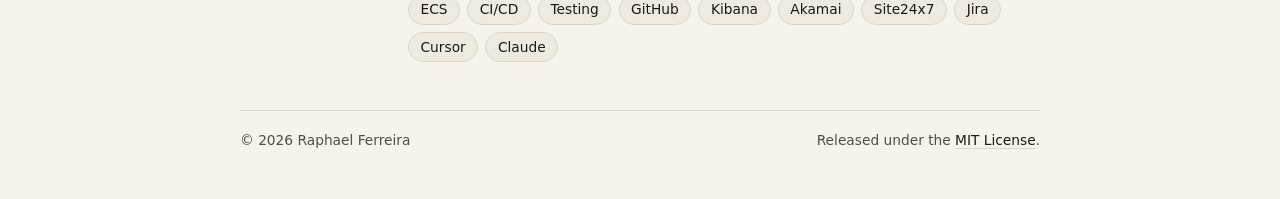
==== commit 24adb563: "update summary" ====
--- a/index.html
+++ b/index.html
@@ -86,12 +86,13 @@
           <div class="summary-body">
             <div class="prose">
               <p>
-                I help teams understand and ship web platform work.
-                For 12 years at GoDaddy I owned the main authentication and account security entry points used by millions of customers, integrated authentication with internal teams, onboarded my manager, VPs, and senior engineers, and taught intern and Bootcamp programs.
-                My edge is clarity, delivery stack fluency, and coordination.
+                I help teams understand complex technology and deliver it as reliable, scalable operations.
+                For 12 years at GoDaddy, I owned the primary authentication and account security entry points used by millions of customers, partnered across product and engineering teams on integrations, and resolved over a thousand production incidents affecting real customers.
+                I also onboarded most Identity UI new hires, including my manager, VPs, and senior engineers, and taught intern and Bootcamp programs.
+                My edge is execution clarity, cross-team coordination, and connecting technology decisions to business outcomes.
               </p>
               <p>
-                Outcomes include cart conversion up over 5%, CRM access from 15–20 seconds to about 2, login and security page load times from about 4 seconds to about 1, and availability from about 98% to five 9s.
+                Outcomes include cart conversion up over 5%, CRM access from 15–20 seconds to about 2 seconds via context-preserving login without full-page redirects on key purchase paths, login and security page load times from about 4 seconds to about 1 second, and SSO availability from about 98% to five nines.
               </p>
             </div>
             <div class="pillars" role="list">
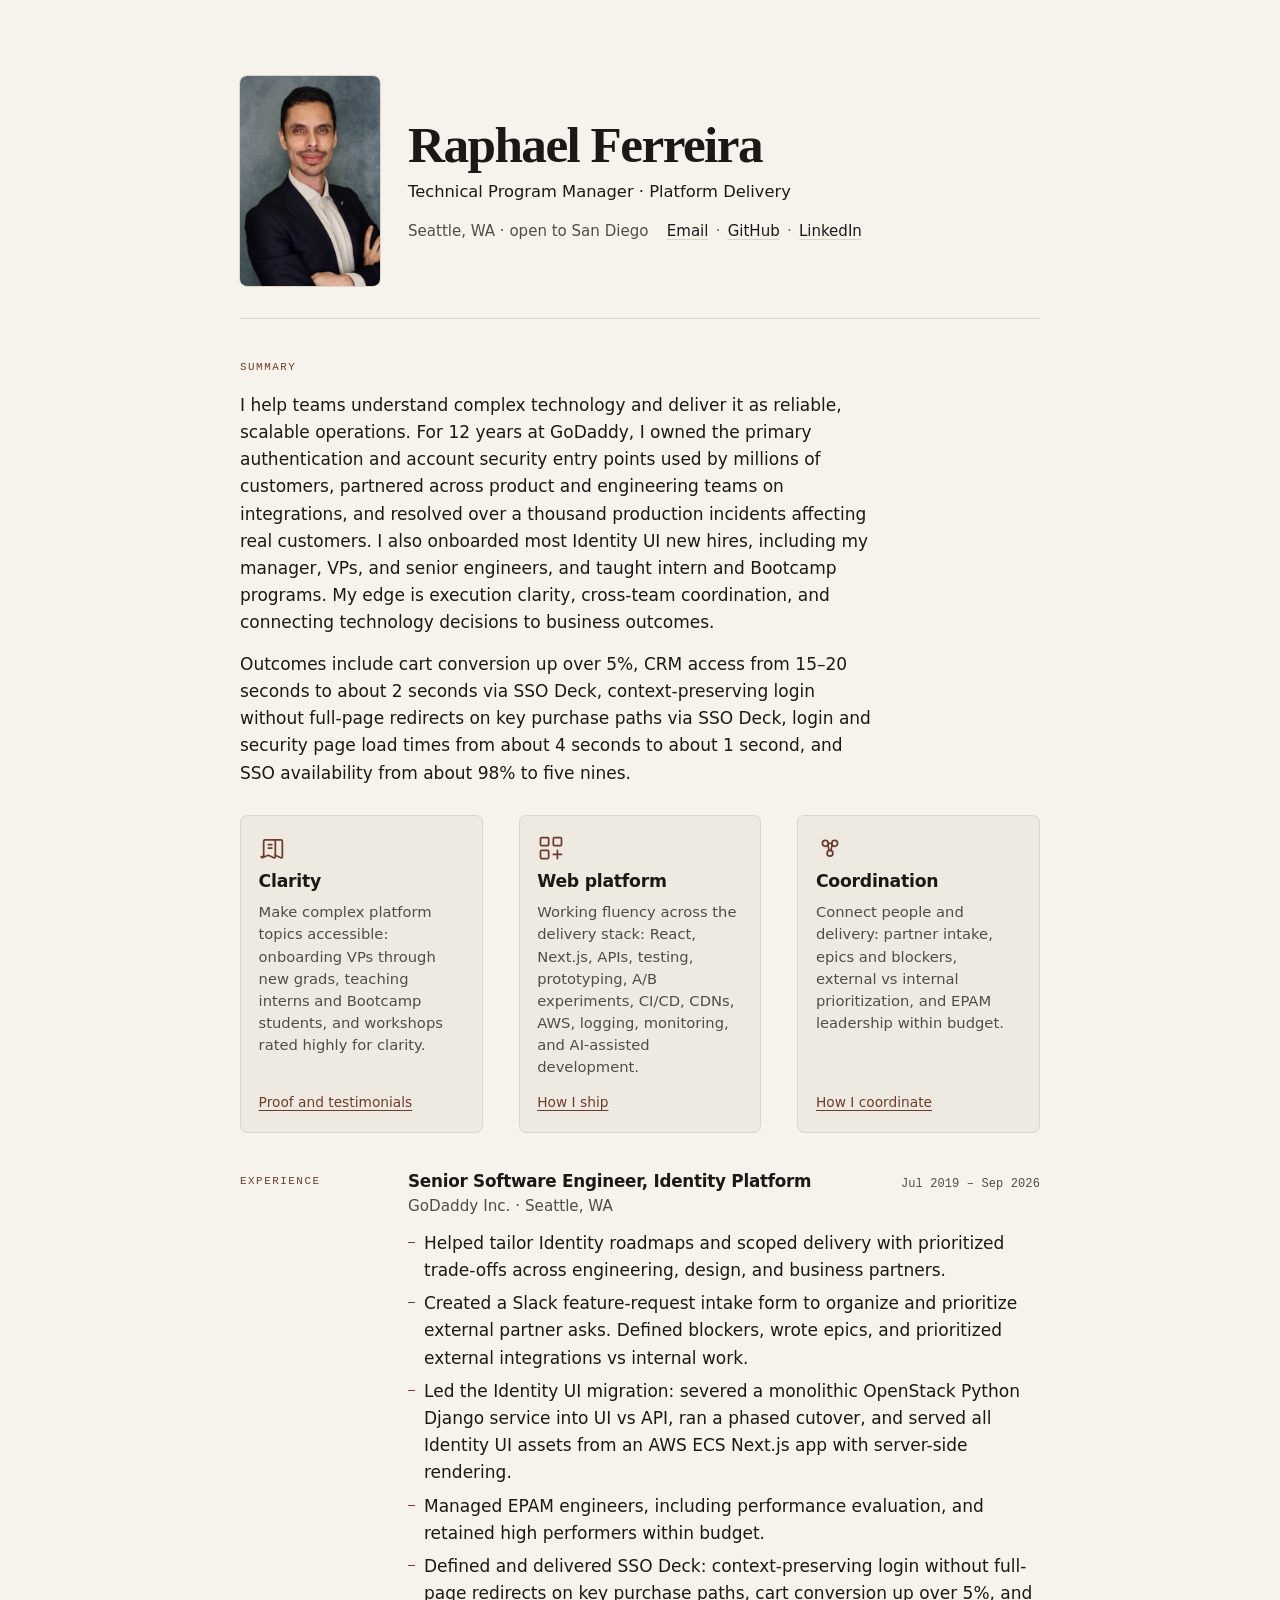
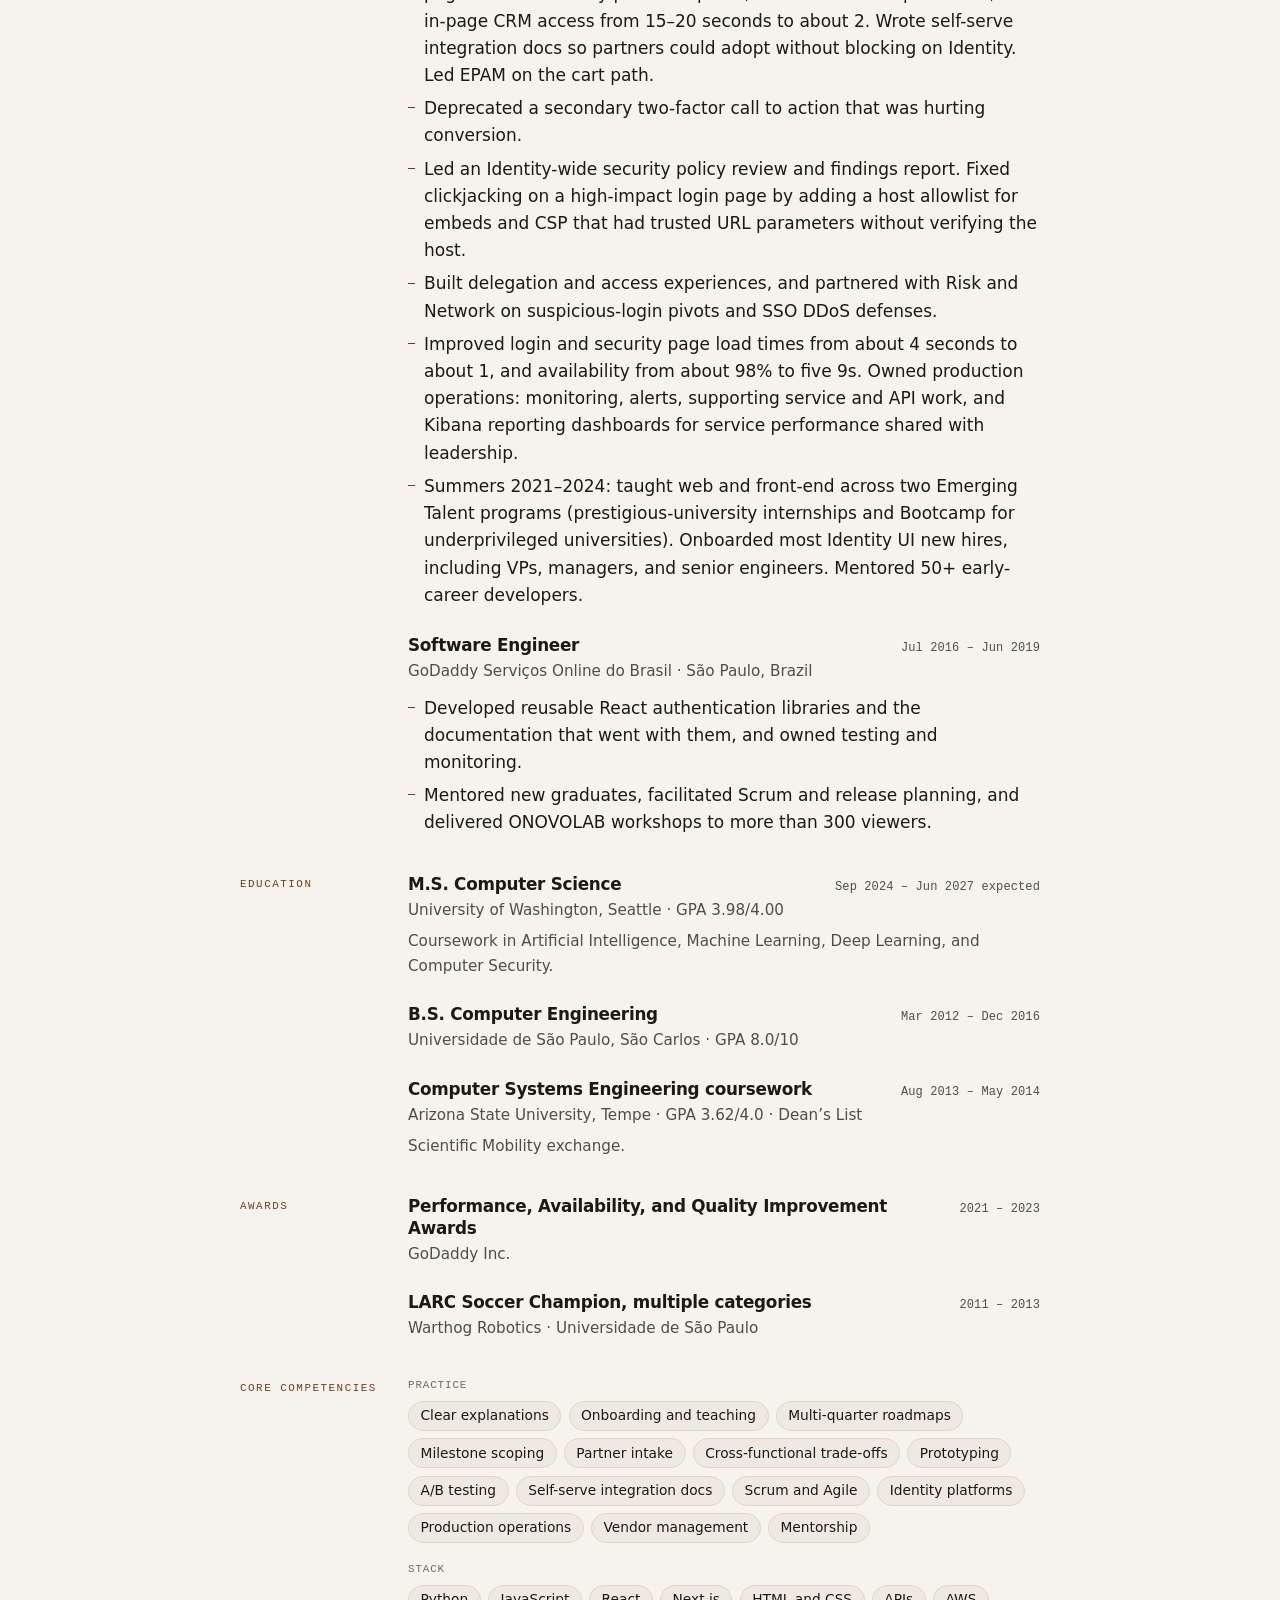
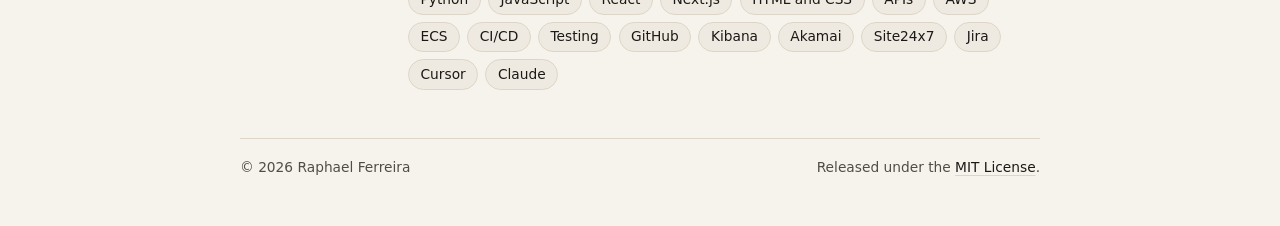
==== commit 3759a85b: "correct features relationships description" ====
--- a/index.html
+++ b/index.html
@@ -92,7 +92,7 @@
                 My edge is execution clarity, cross-team coordination, and connecting technology decisions to business outcomes.
               </p>
               <p>
-                Outcomes include cart conversion up over 5%, CRM access from 15–20 seconds to about 2 seconds via context-preserving login without full-page redirects on key purchase paths, login and security page load times from about 4 seconds to about 1 second, and SSO availability from about 98% to five nines.
+                Outcomes include cart conversion up over 5%, CRM access from 15–20 seconds to about 2 seconds via SSO Deck, context-preserving login without full-page redirects on key purchase paths via SSO Deck, login and security page load times from about 4 seconds to about 1 second, and SSO availability from about 98% to five nines.
               </p>
             </div>
             <div class="pillars" role="list">
@@ -154,7 +154,7 @@
                 <li>Created a Slack feature-request intake form to organize and prioritize external partner asks. Defined blockers, wrote epics, and prioritized external integrations vs internal work.</li>
                 <li>Led the Identity UI migration: severed a monolithic OpenStack Python Django service into UI vs API, ran a phased cutover, and served all Identity UI assets from an AWS ECS Next.js app with server-side rendering.</li>
                 <li>Managed EPAM engineers, including performance evaluation, and retained high performers within budget.</li>
-                <li>Defined and delivered SSO Deck: cart login without a redirect, which lifted conversion over 5%, and in-page CRM access, which cut 15–20 seconds down to about 2. Wrote self-serve integration docs so partners could adopt without blocking on Identity. Led EPAM on the cart path.</li>
+                <li>Defined and delivered SSO Deck: context-preserving login without full-page redirects on key purchase paths, cart conversion up over 5%, and in-page CRM access from 15–20 seconds to about 2. Wrote self-serve integration docs so partners could adopt without blocking on Identity. Led EPAM on the cart path.</li>
                 <li>Deprecated a secondary two-factor call to action that was hurting conversion.</li>
                 <li>Led an Identity-wide security policy review and findings report. Fixed clickjacking on a high-impact login page by adding a host allowlist for embeds and CSP that had trusted URL parameters without verifying the host.</li>
                 <li>Built delegation and access experiences, and partnered with Risk and Network on suspicious-login pivots and SSO DDoS defenses.</li>
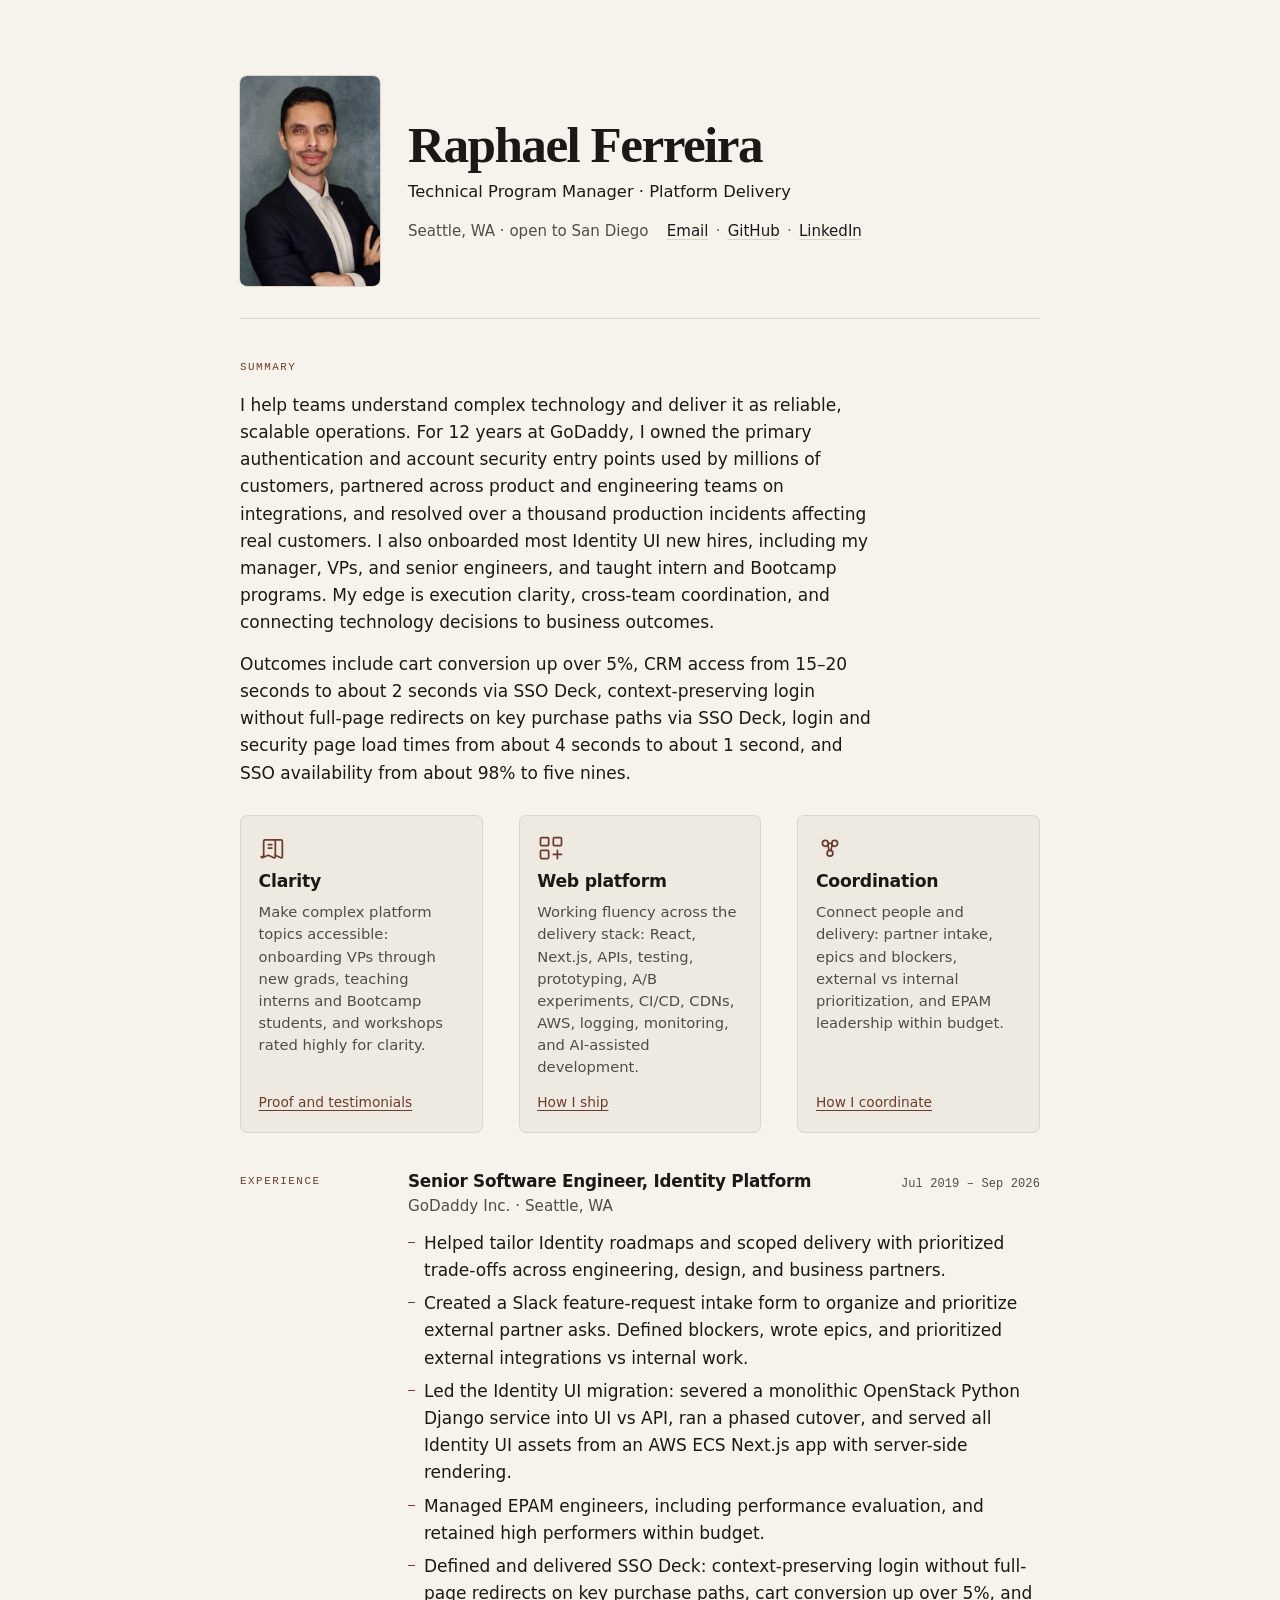
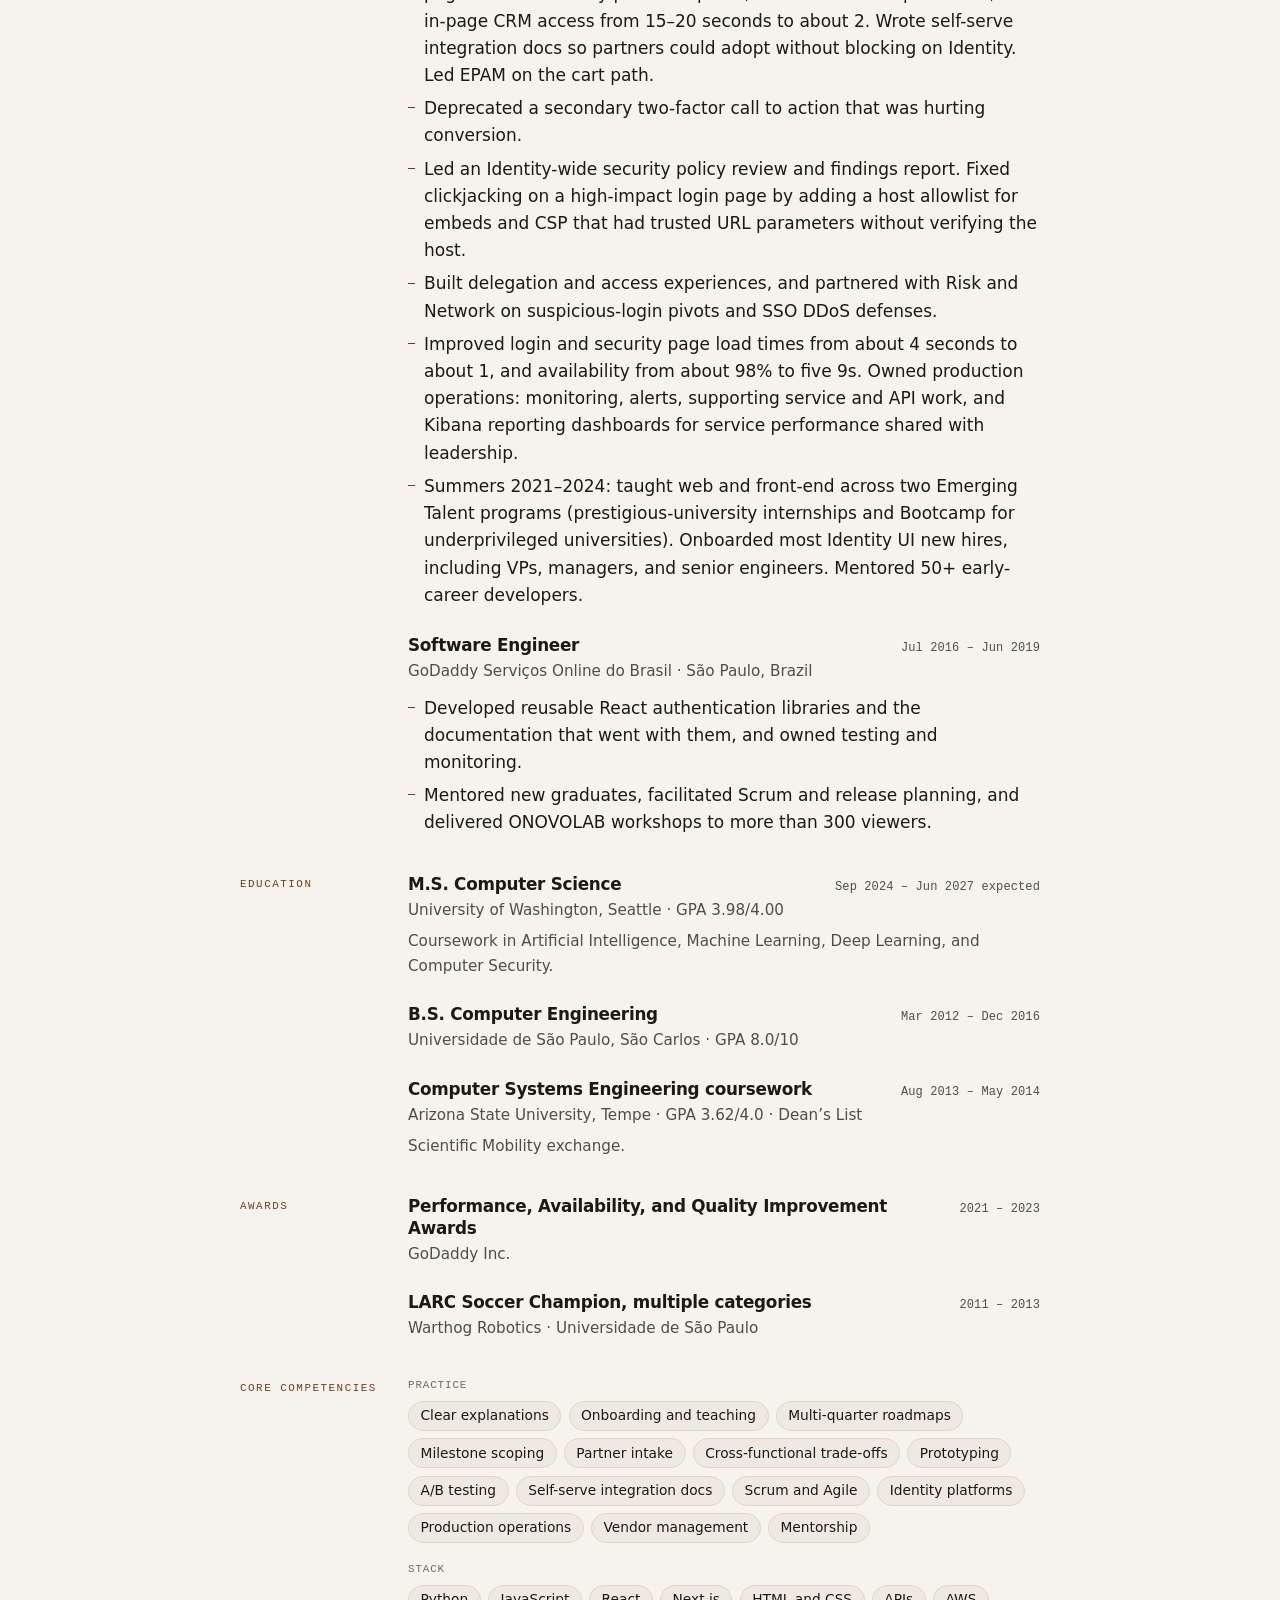
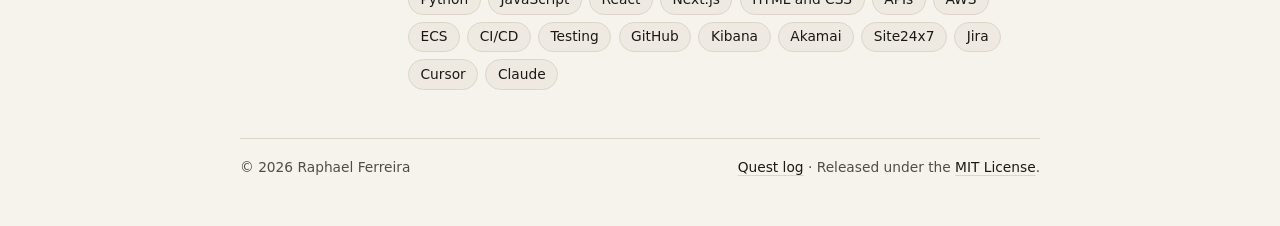
==== commit 485c5346: "quest log" ====
--- a/index.html
+++ b/index.html
@@ -288,7 +288,7 @@
 
       <footer>
         <p>© <time datetime="2026">2026</time> Raphael Ferreira</p>
-        <p>Released under the <a href="LICENSE">MIT License</a>.</p>
+        <p><a href="quest-log/index.html">Quest log</a> · Released under the <a href="LICENSE">MIT License</a>.</p>
       </footer>
     </div>
   </body>
--- a/css/style.css
+++ b/css/style.css
@@ -544,4 +544,214 @@
     content: " (" attr(href) ")";
     font-size: 0.85em;
   }
-}
+
+  .quest {
+    opacity: 1 !important;
+  }
+
+  .quest-arrow {
+    display: none;
+  }
+}
+
+.quest-heading {
+  font-family: "Press Start 2P", var(--mono);
+  font-size: clamp(0.95rem, 2.2vw, 1.25rem);
+  font-weight: 400;
+  letter-spacing: 0.02em;
+  line-height: 1.7;
+  text-transform: uppercase;
+}
+
+.quest-dek {
+  max-width: 40rem;
+  margin-top: 1rem;
+  color: var(--muted);
+  text-wrap: pretty;
+}
+
+.quest-log {
+  display: flex;
+  flex-direction: column;
+  margin: 1.75rem 0 0;
+  padding: 0;
+  list-style: none;
+  border-top: 1px solid var(--line);
+}
+
+.quest {
+  display: grid;
+  grid-template-columns: 2.25rem 64px minmax(0, 1fr);
+  column-gap: 0.85rem;
+  align-items: start;
+  padding: 1.15rem 0.2rem 1.2rem;
+  border-bottom: 1px solid var(--line);
+}
+
+.quest-past,
+.quest-next {
+  opacity: 0.48;
+}
+
+.quest-active {
+  opacity: 1;
+  background: var(--pill);
+  margin: 0 -0.75rem;
+  padding-left: 0.95rem;
+  padding-right: 0.95rem;
+}
+
+.quest-mark {
+  display: flex;
+  align-items: center;
+  justify-content: flex-end;
+  height: 64px;
+}
+
+.quest-arrow {
+  display: block;
+  width: 24px;
+  height: 18px;
+  overflow: visible;
+  fill: var(--ink);
+  animation: quest-arrow 0.7s steps(2, jump-none) infinite;
+}
+
+@keyframes quest-arrow {
+  from { transform: translateX(0); }
+  to { transform: translateX(4px); }
+}
+
+.quest-sprite {
+  display: block;
+  width: 64px;
+  height: 64px;
+  image-rendering: crisp-edges;
+  image-rendering: pixelated;
+  background: #141311;
+  box-shadow: 0 0 0 2px var(--ink);
+}
+
+.quest-head {
+  display: flex;
+  flex-wrap: wrap;
+  align-items: baseline;
+  justify-content: space-between;
+  gap: 0.35rem 1rem;
+}
+
+.quest-title {
+  margin: 0;
+  font-family: "Press Start 2P", var(--mono);
+  font-size: 0.68rem;
+  font-weight: 400;
+  letter-spacing: 0.01em;
+  line-height: 1.7;
+  text-transform: uppercase;
+  color: var(--ink);
+}
+
+.quest-status {
+  font-family: "Press Start 2P", var(--mono);
+  font-size: 0.5rem;
+  line-height: 1.7;
+  letter-spacing: 0.04em;
+  text-transform: uppercase;
+  color: var(--accent);
+}
+
+.quest-role {
+  margin-top: 0.4rem;
+  color: var(--muted);
+  font-size: 0.95rem;
+  line-height: 1.45;
+}
+
+.quest-deeds {
+  margin: 0.65rem 0 0;
+  padding: 0;
+  list-style: none;
+}
+
+.quest-deeds li {
+  position: relative;
+  margin-top: 0.32rem;
+  padding-left: 0.95rem;
+  font-size: 0.95rem;
+  line-height: 1.45;
+}
+
+.quest-deeds li::before {
+  content: "";
+  position: absolute;
+  left: 0;
+  top: 0.72em;
+  width: 0.45rem;
+  height: 1px;
+  background: var(--accent);
+}
+
+.exp {
+  max-width: 22rem;
+  margin-top: 0.9rem;
+}
+
+.exp-meta {
+  display: flex;
+  justify-content: space-between;
+  gap: 1rem;
+  margin-bottom: 0.4rem;
+  font-family: "Press Start 2P", var(--mono);
+  font-size: 0.5rem;
+  line-height: 1.7;
+  color: var(--faint);
+}
+
+.exp-track {
+  position: relative;
+  height: 12px;
+  border: 2px solid var(--ink);
+  background: var(--pill);
+  overflow: hidden;
+}
+
+.exp-fill {
+  display: block;
+  height: 100%;
+  background: var(--accent);
+}
+
+.exp-track::after {
+  content: "";
+  position: absolute;
+  inset: 0;
+  background: repeating-linear-gradient(
+    90deg,
+    transparent 0 7px,
+    color-mix(in srgb, var(--paper) 42%, transparent) 7px 8px
+  );
+  pointer-events: none;
+}
+
+@media (max-width: 42rem) {
+  .quest {
+    grid-template-columns: 1.75rem 64px minmax(0, 1fr);
+    column-gap: 0.55rem;
+  }
+
+  .quest-active {
+    margin: 0 -0.4rem;
+    padding-left: 0.4rem;
+    padding-right: 0.4rem;
+  }
+
+  .quest-title {
+    font-size: 0.56rem;
+  }
+}
+
+@media (prefers-reduced-motion: reduce) {
+  .quest-arrow {
+    animation: none;
+  }
+}
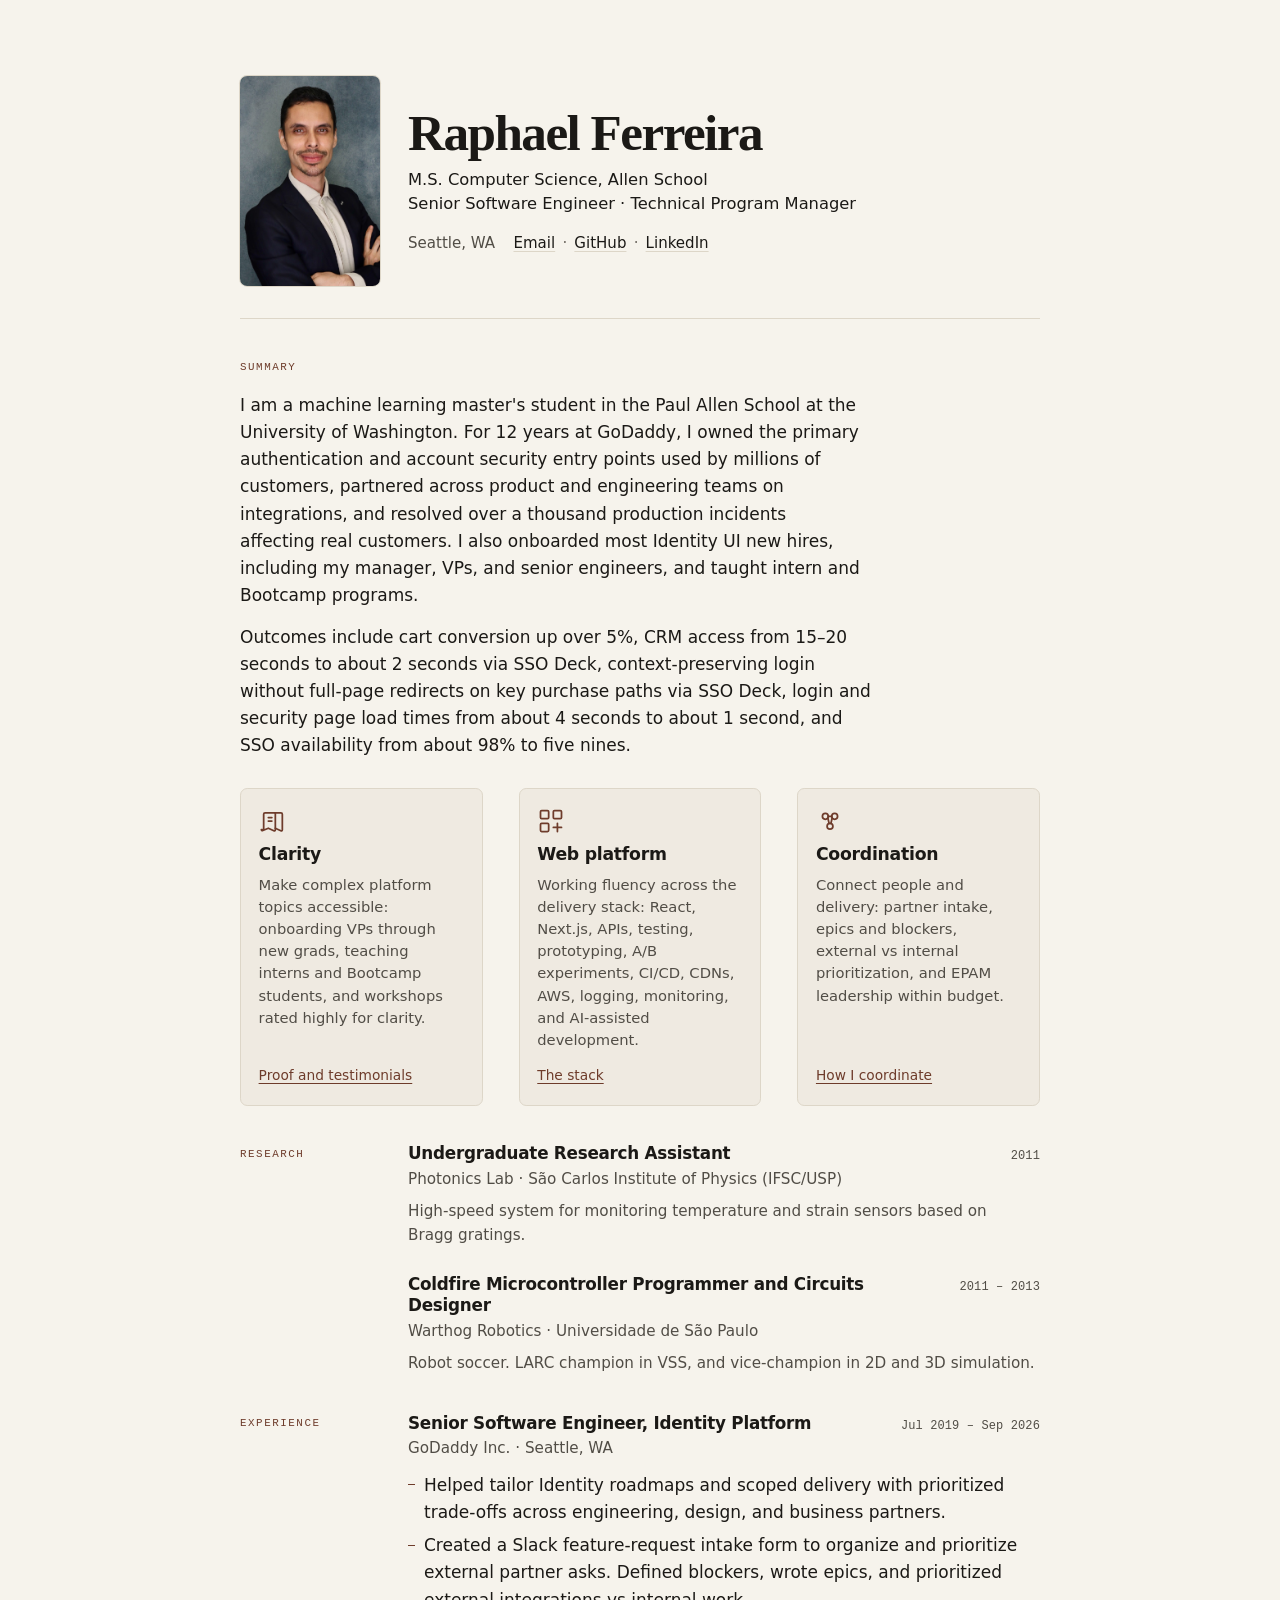
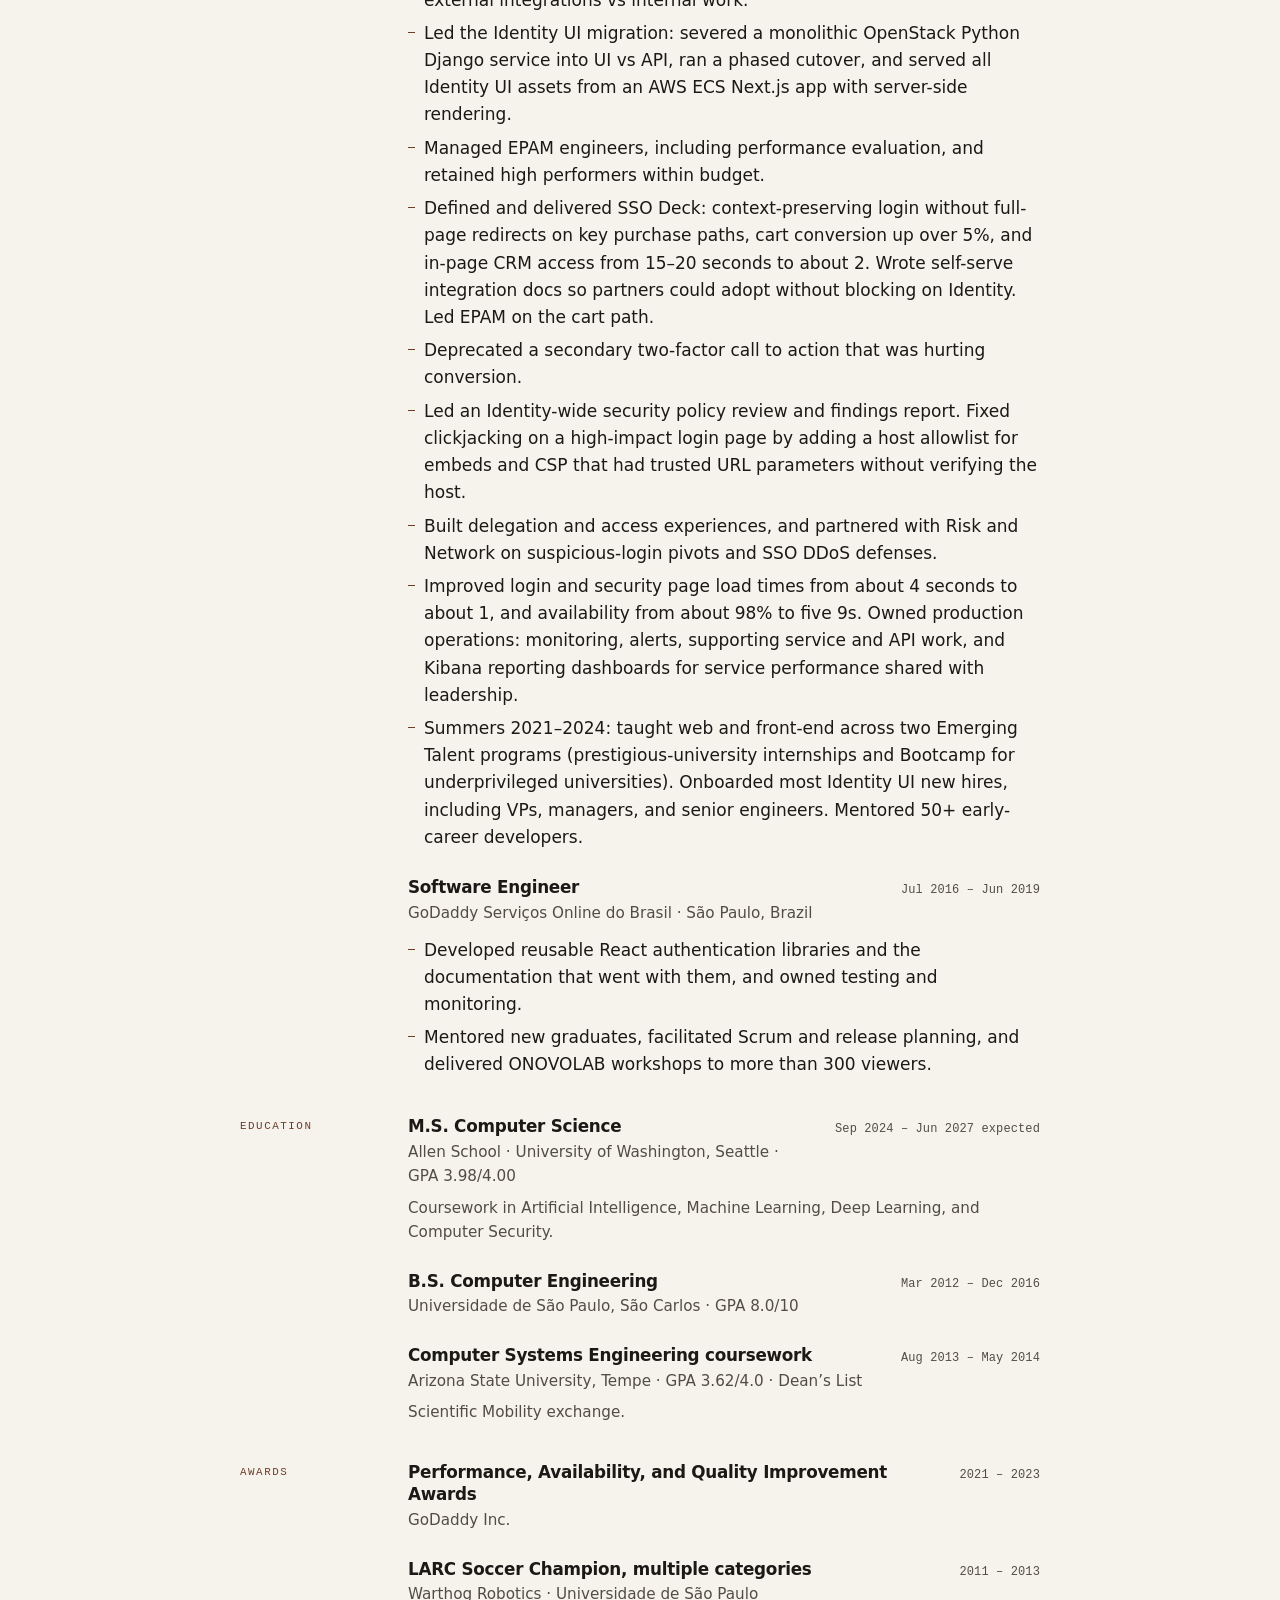
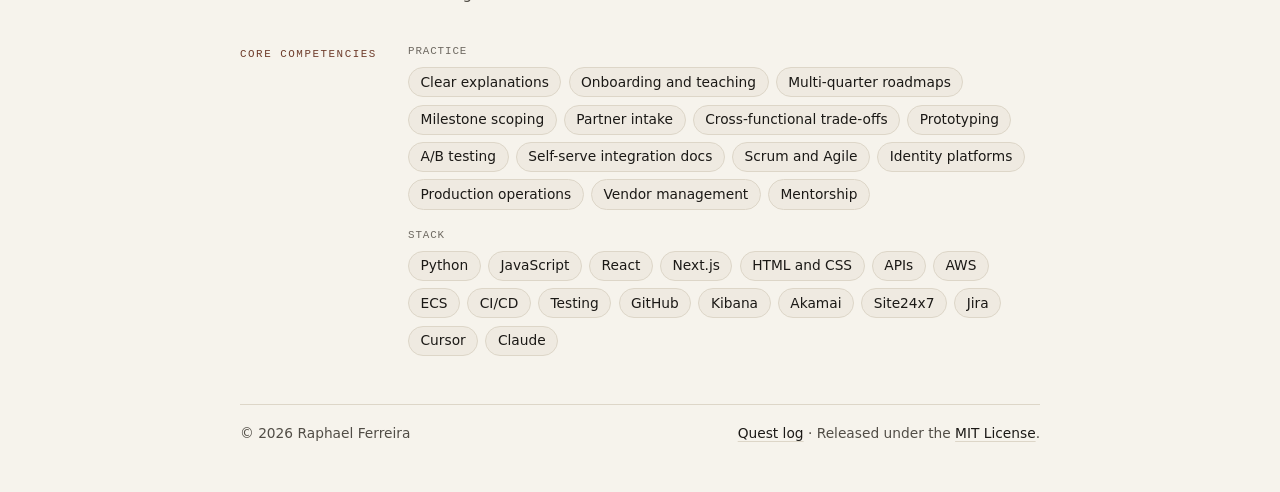
==== commit 64ed6055: "generalize" ====
--- a/index.html
+++ b/index.html
@@ -3,24 +3,28 @@
   <head>
     <meta charset="utf-8">
     <meta name="viewport" content="width=device-width, initial-scale=1">
-    <title>Raphael Ferreira · Technical Program Manager · Platform Delivery</title>
-    <meta name="description" content="Raphael Ferreira helps teams understand and ship web platform work: clarity, delivery, and cross-team coordination. Seattle, WA. Open to San Diego.">
+    <title>Raphael Ferreira · Senior Software Engineer · Technical Program Manager</title>
+    <meta name="description" content="Machine learning master's student in the Paul Allen School at the University of Washington. Senior software engineer and technical program manager. Twelve years building GoDaddy's authentication platform. Seattle, WA.">
     <link rel="canonical" href="https://raph.tech/">
     <meta name="theme-color" content="#131311">
     <meta name="theme-color" content="#f6f3ec" media="(prefers-color-scheme: light)">
-    <meta property="og:title" content="Raphael Ferreira · Technical Program Manager · Platform Delivery">
-    <meta property="og:description" content="Clarity, web platform delivery, and cross-team coordination. Twelve years at GoDaddy. Seattle, WA. Open to San Diego.">
+    <meta property="og:title" content="Raphael Ferreira · Senior Software Engineer · Technical Program Manager">
+    <meta property="og:description" content="Machine learning master's student in the Paul Allen School at the University of Washington. Senior software engineer and technical program manager. Twelve years building GoDaddy's authentication platform. Seattle, WA.">
     <meta property="og:type" content="profile">
     <meta property="og:url" content="https://raph.tech/">
     <meta property="og:image" content="https://raph.tech/images/avatar.jpg">
     <link rel="icon" href="images/favicon.png?v=2" type="image/png" sizes="64x64">
-    <link rel="stylesheet" href="css/style.css">
+    <link rel="stylesheet" href="css/style.css?v=2">
     <script type="application/ld+json">
       {
         "@context": "https://schema.org",
         "@type": "Person",
         "name": "Raphael Ferreira",
-        "jobTitle": "Technical Program Manager · Platform Delivery",
+        "jobTitle": [
+          "Senior Software Engineer",
+          "Technical Program Manager",
+          "M.S. Student, Computer Science"
+        ],
         "url": "https://raph.tech/",
         "image": "https://raph.tech/images/avatar.jpg",
         "address": {
@@ -66,9 +70,9 @@
         >
         <div class="intro">
           <h1>Raphael Ferreira</h1>
-          <p class="subtitle">Technical Program Manager · Platform Delivery</p>
+          <p class="subtitle">M.S. Computer Science, Allen School<br><span class="subtitle-role">Senior Software Engineer</span><span class="subtitle-role">Technical Program Manager</span></p>
           <p class="meta">
-            <span class="where">Seattle, WA · open to San Diego</span>
+            <span class="where">Seattle, WA</span>
             <span class="links">
               <a href="mailto:us.raph3@gmail.com">Email</a>
               <span class="dot" aria-hidden="true">·</span>
@@ -86,10 +90,9 @@
           <div class="summary-body">
             <div class="prose">
               <p>
-                I help teams understand complex technology and deliver it as reliable, scalable operations.
+                I am a machine learning master's student in the Paul Allen School at the University of Washington.
                 For 12 years at GoDaddy, I owned the primary authentication and account security entry points used by millions of customers, partnered across product and engineering teams on integrations, and resolved over a thousand production incidents affecting real customers.
                 I also onboarded most Identity UI new hires, including my manager, VPs, and senior engineers, and taught intern and Bootcamp programs.
-                My edge is execution clarity, cross-team coordination, and connecting technology decisions to business outcomes.
               </p>
               <p>
                 Outcomes include cart conversion up over 5%, CRM access from 15–20 seconds to about 2 seconds via SSO Deck, context-preserving login without full-page redirects on key purchase paths via SSO Deck, login and security page load times from about 4 seconds to about 1 second, and SSO availability from about 98% to five nines.
@@ -119,7 +122,7 @@
                 </span>
                 <h3>Web platform</h3>
                 <p>Working fluency across the delivery stack: React, Next.js, APIs, testing, prototyping, A/B experiments, CI/CD, CDNs, AWS, logging, monitoring, and AI-assisted development.</p>
-                <span class="pillar-more">How I ship</span>
+                <span class="pillar-more">The stack</span>
               </a>
               <a class="pillar" href="coordination/index.html" role="listitem">
                 <span class="pillar-icon" aria-hidden="true">
@@ -138,6 +141,32 @@
           </div>
         </section>
 
+        <section class="section" aria-labelledby="research-heading">
+          <h2 id="research-heading">Research</h2>
+          <div class="entries">
+            <article class="entry">
+              <div class="entry-head">
+                <div>
+                  <h3>Undergraduate Research Assistant</h3>
+                  <p class="org">Photonics Lab · São Carlos Institute of Physics (IFSC/USP)</p>
+                </div>
+                <p class="dates"><time datetime="2011">2011</time></p>
+              </div>
+              <p class="detail">High-speed system for monitoring temperature and strain sensors based on Bragg gratings.</p>
+            </article>
+            <article class="entry">
+              <div class="entry-head">
+                <div>
+                  <h3>Coldfire Microcontroller Programmer and Circuits Designer</h3>
+                  <p class="org">Warthog Robotics · Universidade de São Paulo</p>
+                </div>
+                <p class="dates"><time datetime="2011">2011</time> – <time datetime="2013">2013</time></p>
+              </div>
+              <p class="detail">Robot soccer. LARC champion in VSS, and vice-champion in 2D and 3D simulation.</p>
+            </article>
+          </div>
+        </section>
+
         <section class="section" aria-labelledby="experience-heading">
           <h2 id="experience-heading">Experience</h2>
           <div class="entries">
@@ -186,7 +215,7 @@
               <div class="entry-head">
                 <div>
                   <h3>M.S. Computer Science</h3>
-                  <p class="org">University of Washington, Seattle · GPA 3.98/4.00</p>
+                  <p class="org">Allen School · University of Washington, Seattle · GPA 3.98/4.00</p>
                 </div>
                 <p class="dates"><time datetime="2024-09">Sep 2024</time> – <time datetime="2027-06">Jun 2027</time> expected</p>
               </div>
--- a/css/style.css
+++ b/css/style.css
@@ -128,6 +128,10 @@
   text-wrap: balance;
 }
 
+.subtitle-role + .subtitle-role::before {
+  content: " · ";
+}
+
 .meta {
   display: flex;
   flex-wrap: wrap;
@@ -490,6 +494,14 @@
 
   .avatar {
     width: 8.25rem;
+  }
+
+  .subtitle-role {
+    display: block;
+  }
+
+  .subtitle-role + .subtitle-role::before {
+    content: none;
   }
 
   .entry-head {
